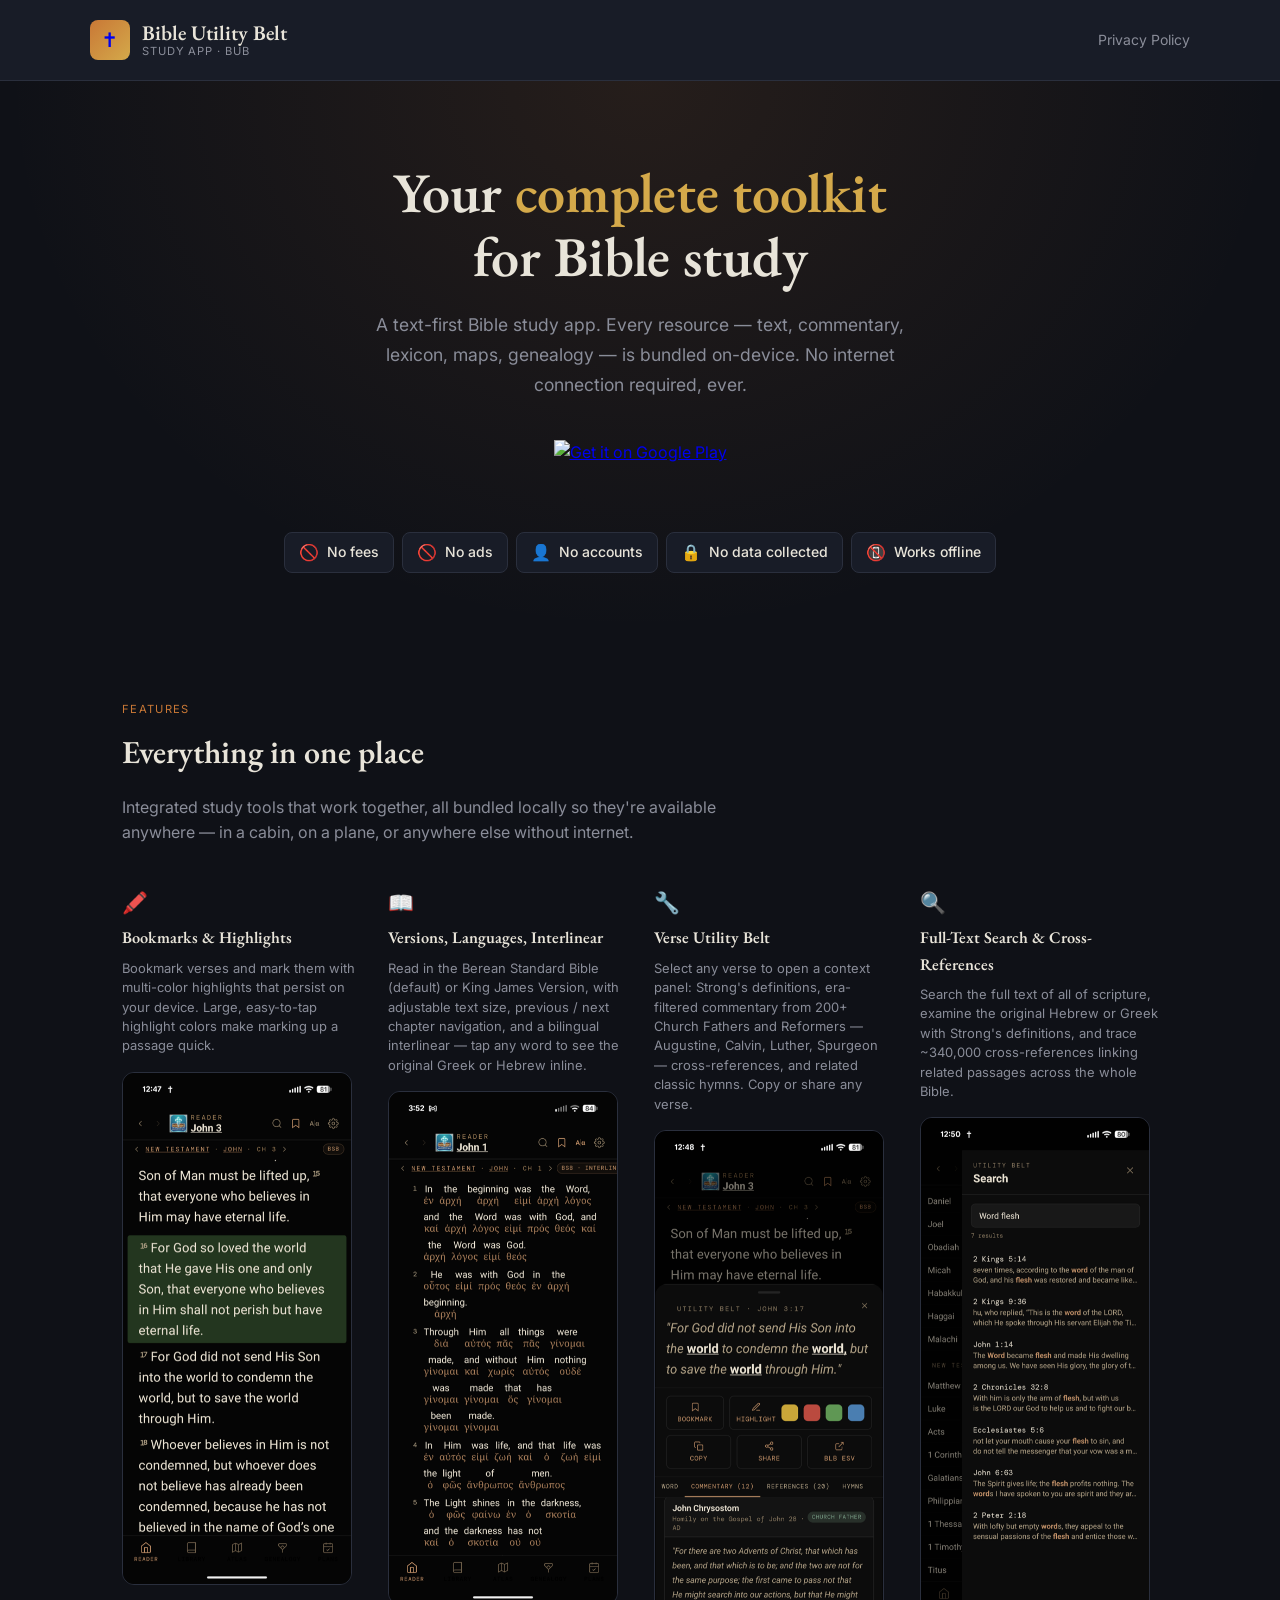
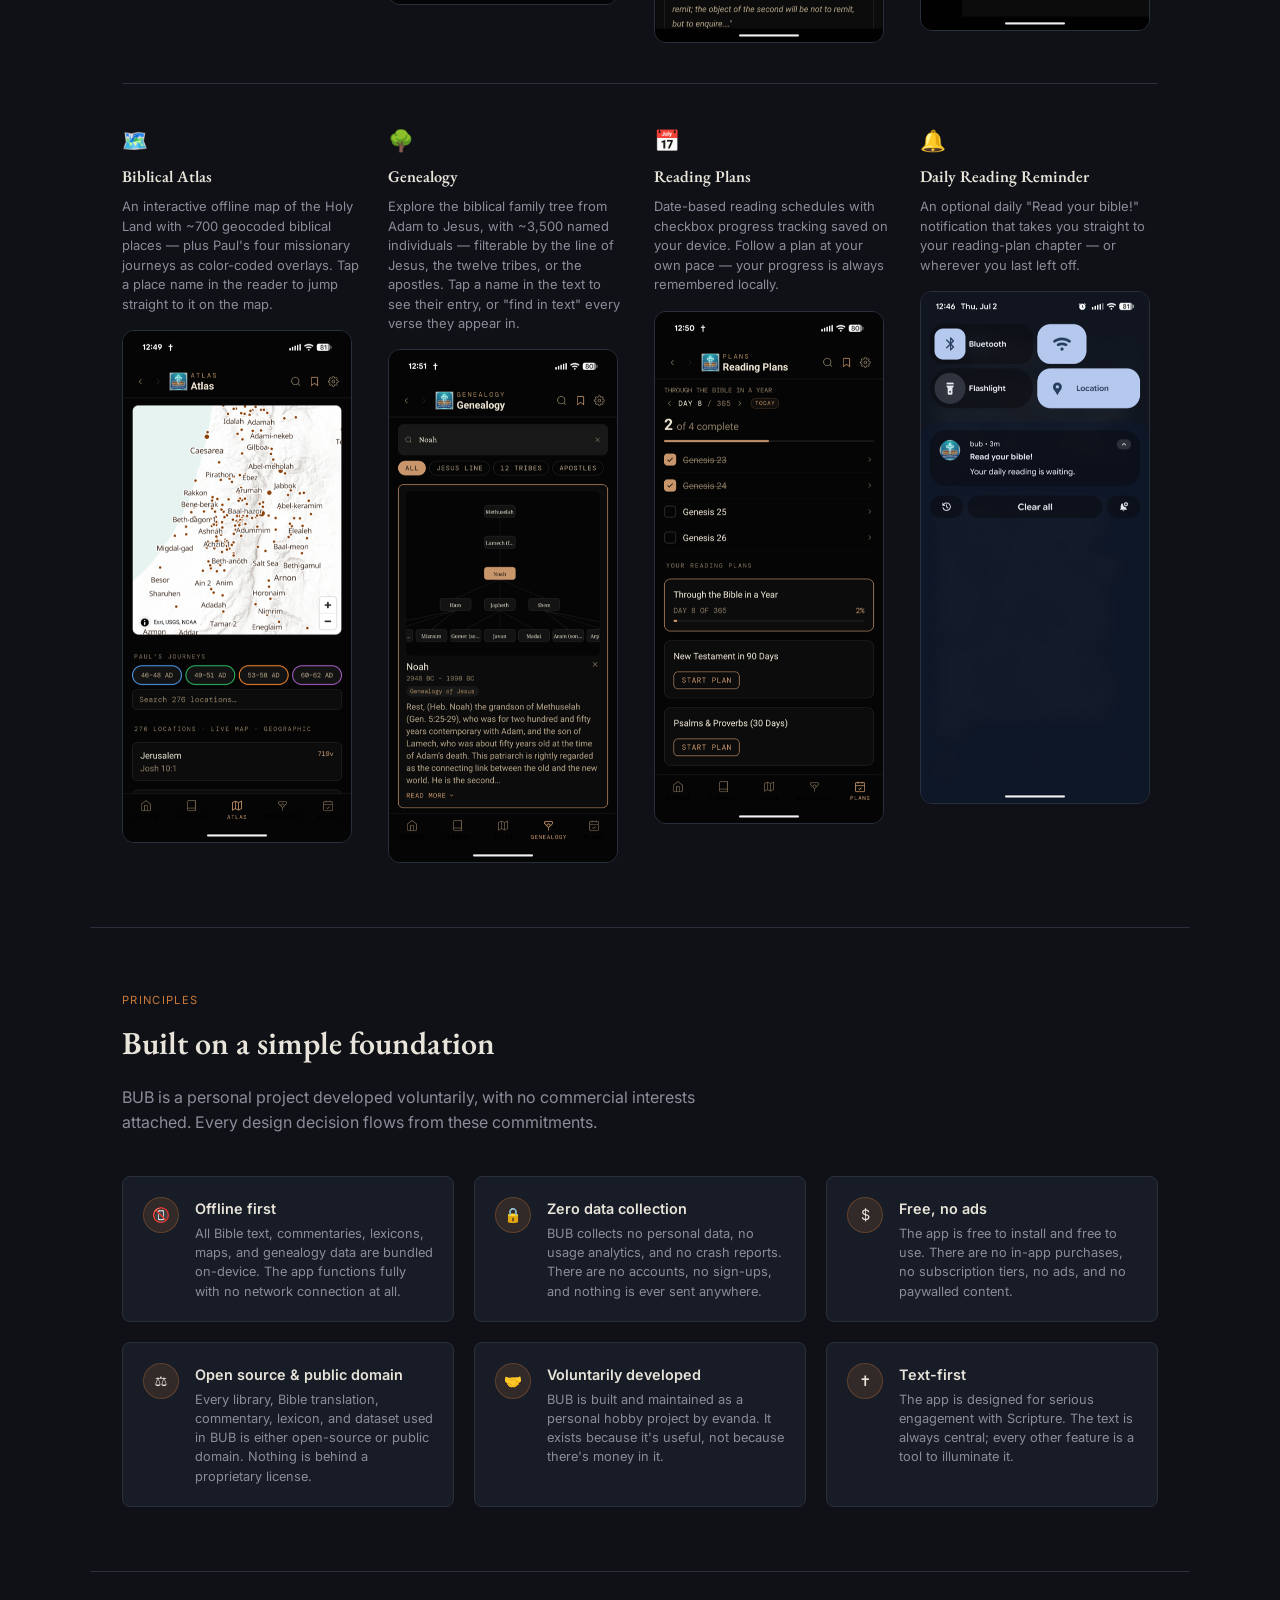
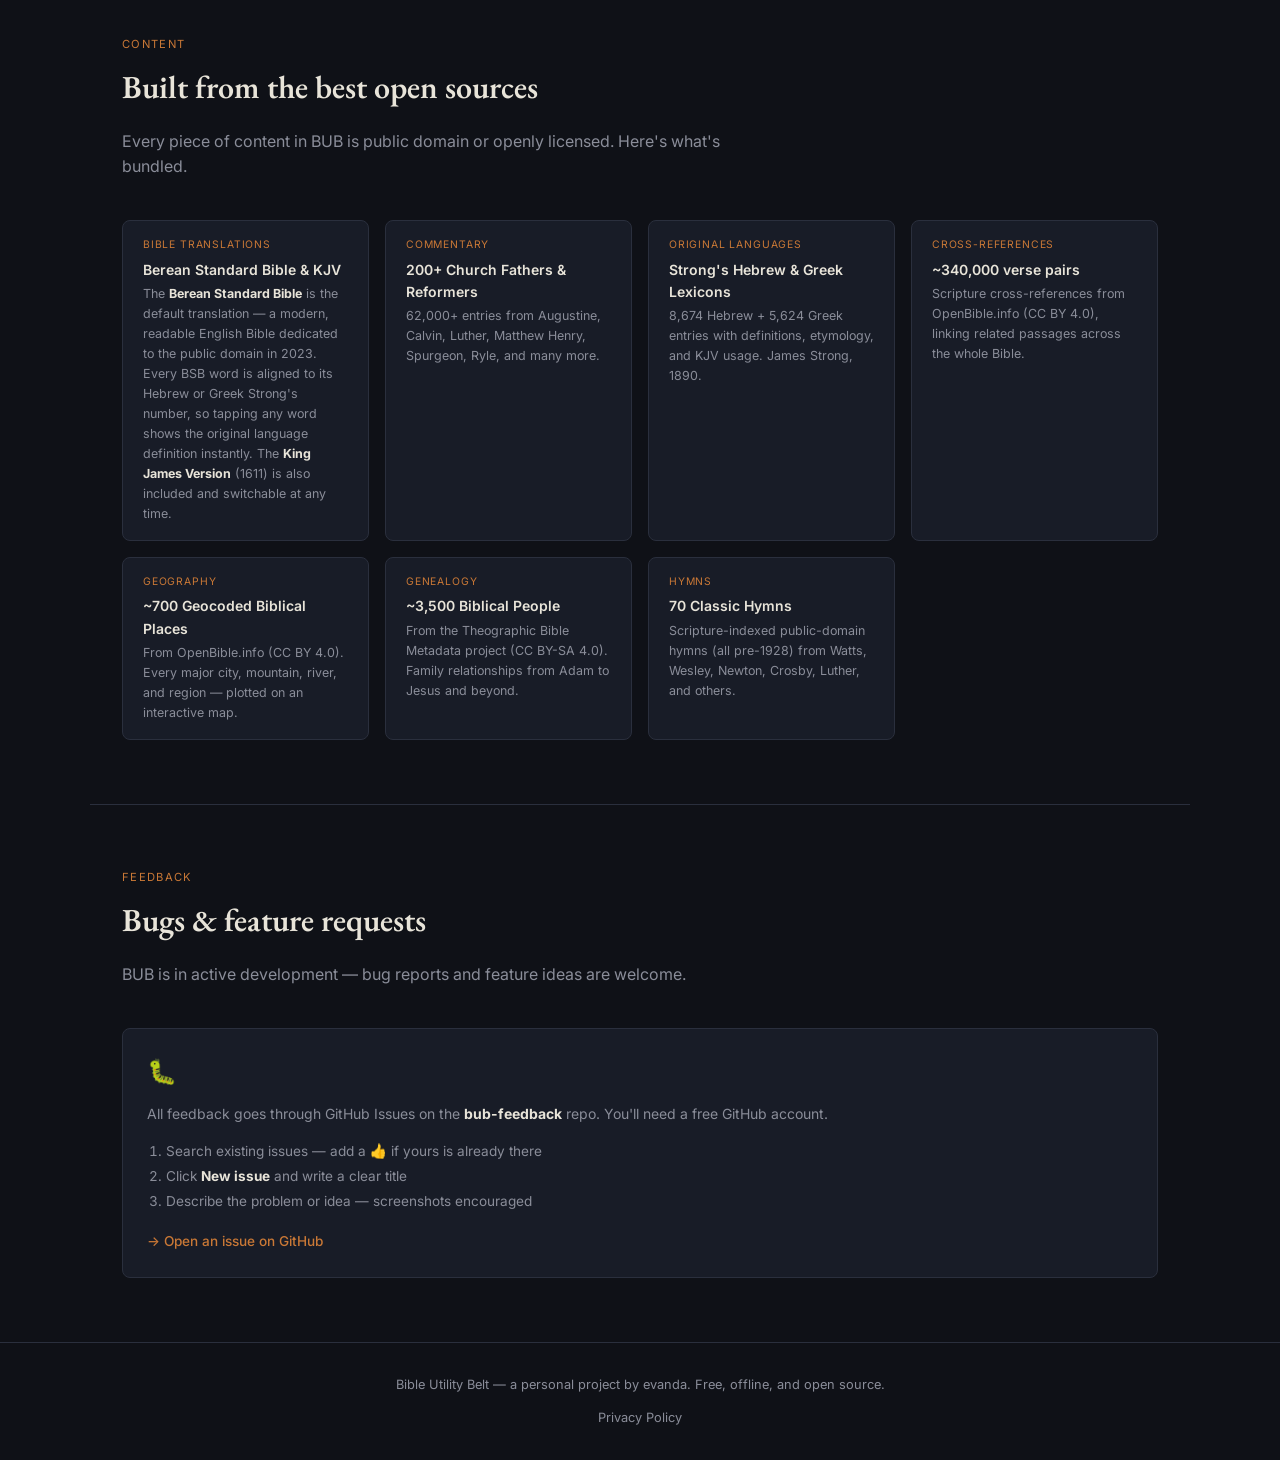
==== bub/index.html @ f06e7c66 "Refresh BUB site: new screenshots, redesigned feature showcase, trimmed copy - Replace all screensho" ====
<!DOCTYPE html>
<html lang="en">
<head>
  <meta charset="UTF-8" />
  <meta name="viewport" content="width=device-width, initial-scale=1.0" />
  <title>Bible Utility Belt</title>
  <link rel="preconnect" href="https://fonts.googleapis.com" />
  <link rel="preconnect" href="https://fonts.gstatic.com" crossorigin />
  <link href="https://fonts.googleapis.com/css2?family=EB+Garamond:ital,wght@0,400;0,600;1,400&family=Inter:wght@400;500;600&display=swap" rel="stylesheet" />
  <style>
    *, *::before, *::after { box-sizing: border-box; margin: 0; padding: 0; }

    :root {
      --bg:       #0f1117;
      --surface:  #181c27;
      --border:   #2a2f3d;
      --ember:    #c97836;
      --gold:     #d4a94a;
      --text:     #e8e4d9;
      --muted:    #8a8d99;
      --radius:   8px;
    }

    html { scroll-behavior: smooth; }

    body {
      background: var(--bg);
      color: var(--text);
      font-family: 'Inter', system-ui, sans-serif;
      font-size: 16px;
      line-height: 1.6;
    }

    /* ── Header ── */
    header {
      background: var(--surface);
      border-bottom: 1px solid var(--border);
      padding: 0 2rem;
    }
    .header-inner {
      max-width: 1100px;
      margin: 0 auto;
      display: flex;
      align-items: center;
      justify-content: space-between;
      gap: 1rem;
      padding: 1.25rem 0;
    }
    .wordmark {
      display: flex;
      align-items: center;
      gap: 0.75rem;
      text-decoration: none;
    }
    .wordmark-icon {
      width: 40px;
      height: 40px;
      background: linear-gradient(135deg, var(--ember), var(--gold));
      border-radius: var(--radius);
      display: flex;
      align-items: center;
      justify-content: center;
      font-size: 1.25rem;
      flex-shrink: 0;
    }
    .wordmark-text {
      line-height: 1.1;
    }
    .wordmark-title {
      font-family: 'EB Garamond', Georgia, serif;
      font-size: 1.3rem;
      font-weight: 600;
      color: var(--text);
    }
    .wordmark-sub {
      font-size: 0.7rem;
      color: var(--muted);
      letter-spacing: 0.08em;
      text-transform: uppercase;
    }
    nav a {
      color: var(--muted);
      text-decoration: none;
      font-size: 0.875rem;
      transition: color 0.15s;
    }
    nav a:hover { color: var(--text); }

    /* ── Hero ── */
    .hero {
      padding: 5rem 2rem 4rem;
      text-align: center;
      background: radial-gradient(ellipse at 50% 0%, rgba(201,120,54,0.12) 0%, transparent 70%);
    }
    .hero h1 {
      font-family: 'EB Garamond', Georgia, serif;
      font-size: clamp(2.4rem, 6vw, 3.5rem);
      font-weight: 600;
      line-height: 1.15;
      margin-bottom: 1.25rem;
      color: var(--text);
    }
    .hero h1 span { color: var(--gold); }
    .hero p {
      max-width: 560px;
      margin: 0 auto 2.5rem;
      color: var(--muted);
      font-size: 1.1rem;
      line-height: 1.7;
    }
    .store-btn {
      display: inline-block;
      margin-bottom: 2rem;
      transition: opacity 0.15s;
    }
    .store-btn:hover { opacity: 0.85; }
    .store-btn img { display: block; height: 60px; width: auto; }
    .pill-row {
      display: flex;
      flex-wrap: wrap;
      gap: 0.5rem;
      justify-content: center;
      max-width: 780px;
      margin: 0 auto;
    }
    .pill {
      background: var(--surface);
      border: 1px solid var(--border);
      border-radius: var(--radius);
      padding: 0.55rem 0.9rem;
      font-size: 0.875rem;
      font-weight: 500;
      color: var(--text);
      display: flex;
      align-items: center;
      gap: 0.45rem;
      white-space: nowrap;
    }
    .pill-icon {
      font-size: 1rem;
      line-height: 1;
    }

    /* ── Section ── */
    section {
      padding: 4rem 2rem;
      max-width: 1100px;
      margin: 0 auto;
    }
    section + section {
      border-top: 1px solid var(--border);
    }
    .section-label {
      font-size: 0.7rem;
      letter-spacing: 0.12em;
      text-transform: uppercase;
      color: var(--ember);
      margin-bottom: 0.5rem;
    }
    h2 {
      font-family: 'EB Garamond', Georgia, serif;
      font-size: clamp(1.5rem, 4vw, 2rem);
      font-weight: 600;
      color: var(--text);
      margin-bottom: 1rem;
    }
    .section-intro {
      color: var(--muted);
      max-width: 620px;
      margin-bottom: 2.5rem;
    }

    /* ── Feature showcase (4-up: copy on top, screenshot below) ── */
    .feature-showcase {
      display: flex;
      flex-direction: column;
    }
    .feature-row-pair {
      display: grid;
      grid-template-columns: repeat(4, 1fr);
      gap: 1.75rem;
      padding: 2.5rem 0;
    }
    .feature-row-pair + .feature-row-pair {
      border-top: 1px solid var(--border);
    }
    .feature-showcase > .feature-row-pair:first-child {
      padding-top: 0;
    }
    .feature-showcase > .feature-row-pair:last-child {
      padding-bottom: 0;
    }
    .feature-cell {
      display: flex;
      flex-direction: column;
      gap: 1rem;
    }
    .feature-cell .feature-icon {
      font-size: 1.3rem;
      margin-bottom: 0.4rem;
      display: block;
    }
    .feature-cell .feature-text h3 {
      font-family: 'EB Garamond', Georgia, serif;
      font-size: 1.02rem;
      font-weight: 600;
      color: var(--text);
      margin-bottom: 0.45rem;
    }
    .feature-cell .feature-text p {
      font-size: 0.81rem;
      color: var(--muted);
      line-height: 1.5;
    }
    .feature-cell .feature-shot {
      width: 100%;
      max-width: 230px;
    }
    .feature-cell .feature-shot img {
      display: block;
      width: 100%;
      border-radius: 12px;
      border: 1px solid var(--border);
      cursor: zoom-in;
      transition: border-color 0.2s, transform 0.2s;
    }
    .feature-cell .feature-shot img:hover {
      border-color: rgba(201,120,54,0.4);
      transform: translateY(-3px);
    }
    @media (max-width: 860px) {
      .feature-row-pair {
        grid-template-columns: 1fr 1fr;
      }
    }
    @media (max-width: 480px) {
      .feature-row-pair {
        grid-template-columns: 1fr;
        gap: 2rem;
      }
    }

    /* ── Lightbox ── */
    #lightbox {
      display: none;
      position: fixed;
      inset: 0;
      background: rgba(0,0,0,0.88);
      z-index: 1000;
      align-items: center;
      justify-content: center;
      cursor: zoom-out;
    }
    #lightbox.open { display: flex; }
    #lightbox img {
      max-width: 92vw;
      max-height: 92vh;
      object-fit: contain;
      border-radius: var(--radius);
      box-shadow: 0 8px 48px rgba(0,0,0,0.6);
    }

    /* ── Principles ── */
    .principles-list {
      display: grid;
      grid-template-columns: repeat(auto-fill, minmax(260px, 1fr));
      gap: 1.25rem;
    }
    .principle {
      display: flex;
      align-items: flex-start;
      gap: 1rem;
      padding: 1.25rem;
      background: var(--surface);
      border: 1px solid var(--border);
      border-radius: var(--radius);
    }
    .principle-icon {
      width: 36px; height: 36px;
      border-radius: 50%;
      background: rgba(201,120,54,0.15);
      border: 1px solid rgba(201,120,54,0.3);
      display: flex;
      align-items: center;
      justify-content: center;
      font-size: 0.9rem;
      flex-shrink: 0;
    }
    .principle h3 {
      font-size: 0.9rem;
      font-weight: 600;
      color: var(--text);
      margin-bottom: 0.25rem;
    }
    .principle p {
      font-size: 0.8rem;
      color: var(--muted);
      line-height: 1.5;
    }

    /* ── Data sources ── */
    .sources-grid {
      display: grid;
      grid-template-columns: repeat(auto-fill, minmax(220px, 1fr));
      gap: 1rem;
    }
    .source-card {
      background: var(--surface);
      border: 1px solid var(--border);
      border-radius: var(--radius);
      padding: 1rem 1.25rem;
    }
    .source-card .tag {
      font-size: 0.65rem;
      letter-spacing: 0.08em;
      text-transform: uppercase;
      color: var(--ember);
      margin-bottom: 0.3rem;
    }
    .source-card h4 {
      font-size: 0.875rem;
      font-weight: 600;
      color: var(--text);
      margin-bottom: 0.2rem;
    }
    .source-card p {
      font-size: 0.78rem;
      color: var(--muted);
    }

    /* ── Community ── */
    .community-card {
      background: var(--surface);
      border: 1px solid var(--border);
      border-radius: var(--radius);
      padding: 1.5rem;
    }
    .community-card .card-icon {
      font-size: 1.5rem;
      margin-bottom: 0.75rem;
      display: block;
    }
    .community-card p {
      font-size: 0.875rem;
      color: var(--muted);
      line-height: 1.55;
      margin-bottom: 1rem;
    }
    .community-card ol {
      padding-left: 1.2rem;
      margin-bottom: 1rem;
    }
    .community-card ol li {
      font-size: 0.85rem;
      color: var(--muted);
      margin-bottom: 0.3rem;
      line-height: 1.5;
    }
    .card-link {
      display: inline-flex;
      align-items: center;
      gap: 0.4rem;
      color: var(--ember);
      text-decoration: none;
      font-size: 0.85rem;
      font-weight: 500;
      transition: color 0.15s;
    }
    .card-link:hover { color: var(--gold); }
    .card-link + .card-link { margin-top: 0.5rem; display: flex; }

    /* ── Footer ── */
    footer {
      border-top: 1px solid var(--border);
      padding: 2rem;
      text-align: center;
    }
    .footer-inner {
      max-width: 1100px;
      margin: 0 auto;
      display: flex;
      flex-direction: column;
      align-items: center;
      gap: 0.75rem;
    }
    footer p {
      font-size: 0.8rem;
      color: var(--muted);
    }
    footer a {
      color: var(--muted);
      text-decoration: none;
      transition: color 0.15s;
    }
    footer a:hover { color: var(--text); }

    @media (max-width: 500px) {
      .hero { padding: 3rem 1.25rem 2.5rem; }
      section { padding: 2.5rem 1.25rem; }
    }
  </style>
</head>
<body>

<header>
  <div class="header-inner">
    <a class="wordmark" href="index.html">
      <div class="wordmark-icon">✝</div>
      <div class="wordmark-text">
        <div class="wordmark-title">Bible Utility Belt</div>
        <div class="wordmark-sub">Study app · BUB</div>
      </div>
    </a>
    <nav>
      <a href="privacy.html">Privacy Policy</a>
    </nav>
  </div>
</header>

<div class="hero">
  <h1>Your <span>complete toolkit</span><br />for Bible study</h1>
  <p>
    A text-first Bible study app. Every resource — text, commentary, lexicon,
    maps, genealogy — is bundled on-device. No internet connection required, ever.
  </p>
  <a class="store-btn" href="https://play.google.com/store/apps/details?id=org.remingtons.evanda.bub" target="_blank" rel="noopener">
    <img src="https://play.google.com/intl/en_us/badges/static/images/badges/en_badge_web_generic.png" alt="Get it on Google Play" />
  </a>
  <div class="pill-row">
    <span class="pill"><span class="pill-icon">🚫</span>No fees</span>
    <span class="pill"><span class="pill-icon">🚫</span>No ads</span>
    <span class="pill"><span class="pill-icon">👤</span>No accounts</span>
    <span class="pill"><span class="pill-icon">🔒</span>No data collected</span>
    <span class="pill"><span class="pill-icon">📵</span>Works offline</span>
  </div>
</div>

<section id="features">
  <div class="section-label">Features</div>
  <h2>Everything in one place</h2>
  <p class="section-intro">
    Integrated study tools that work together, all bundled locally so they're
    available anywhere — in a cabin, on a plane, or anywhere else without internet.
  </p>

  <div class="feature-showcase">
    <div class="feature-row-pair">
      <div class="feature-cell">
        <div class="feature-text">
          <span class="feature-icon">🖍️</span>
          <h3>Bookmarks &amp; Highlights</h3>
          <p>
            Bookmark verses and mark them with multi-color highlights that persist on
            your device. Large, easy-to-tap highlight colors make marking up a passage quick.
          </p>
        </div>
        <figure class="screenshot feature-shot" data-full="images/reader.png">
          <img src="images/thumbs/reader.png" alt="Bible reader with a highlighted verse" loading="lazy" />
        </figure>
      </div>
      <div class="feature-cell">
        <div class="feature-text">
          <span class="feature-icon">📖</span>
          <h3>Versions, Languages, Interlinear</h3>
          <p>
            Read in the Berean Standard Bible (default) or King James Version, with
            adjustable text size, previous / next chapter navigation, and a bilingual
            interlinear — tap any word to see the original Greek or Hebrew inline.
          </p>
        </div>
        <figure class="screenshot feature-shot" data-full="images/interlinear.png">
          <img src="images/thumbs/interlinear.png" alt="Interlinear Greek text below each word in John 1" loading="lazy" />
        </figure>
      </div>
      <div class="feature-cell">
        <div class="feature-text">
          <span class="feature-icon">🔧</span>
          <h3>Verse Utility Belt</h3>
          <p>
            Select any verse to open a context panel: Strong's definitions, era-filtered
            commentary from 200+ Church Fathers and Reformers — Augustine, Calvin, Luther,
            Spurgeon — cross-references, and related classic hymns. Copy or share any verse.
          </p>
        </div>
        <figure class="screenshot feature-shot" data-full="images/commentary.png">
          <img src="images/thumbs/commentary.png" alt="Era-filtered commentary from John Chrysostom in the verse utility belt" loading="lazy" />
        </figure>
      </div>
      <div class="feature-cell">
        <div class="feature-text">
          <span class="feature-icon">🔍</span>
          <h3>Full-Text Search &amp; Cross-References</h3>
          <p>
            Search the full text of all of scripture, examine the original Hebrew or
            Greek with Strong's definitions, and trace ~340,000 cross-references
            linking related passages across the whole Bible.
          </p>
        </div>
        <figure class="screenshot feature-shot" data-full="images/search.png">
          <img src="images/thumbs/search.png" alt="Full-text search results across scripture" loading="lazy" />
        </figure>
      </div>
    </div>
    <div class="feature-row-pair">
      <div class="feature-cell">
        <div class="feature-text">
          <span class="feature-icon">🗺️</span>
          <h3>Biblical Atlas</h3>
          <p>
            An interactive offline map of the Holy Land with ~700 geocoded biblical
            places — plus Paul's four missionary journeys as color-coded overlays. Tap a
            place name in the reader to jump straight to it on the map.
          </p>
        </div>
        <figure class="screenshot feature-shot" data-full="images/atlas.png">
          <img src="images/thumbs/atlas.png" alt="Interactive Holy-Land atlas with biblical places" loading="lazy" />
        </figure>
      </div>
      <div class="feature-cell">
        <div class="feature-text">
          <span class="feature-icon">🌳</span>
          <h3>Genealogy</h3>
          <p>
            Explore the biblical family tree from Adam to Jesus, with ~3,500 named
            individuals — filterable by the line of Jesus, the twelve tribes, or the
            apostles. Tap a name in the text to see their entry, or "find in text" every
            verse they appear in.
          </p>
        </div>
        <figure class="screenshot feature-shot" data-full="images/genealogy.png">
          <img src="images/thumbs/genealogy.png" alt="Biblical family tree centered on Noah" loading="lazy" />
        </figure>
      </div>
      <div class="feature-cell">
        <div class="feature-text">
          <span class="feature-icon">📅</span>
          <h3>Reading Plans</h3>
          <p>
            Date-based reading schedules with checkbox progress tracking saved on your
            device. Follow a plan at your own pace — your progress is always remembered locally.
          </p>
        </div>
        <figure class="screenshot feature-shot" data-full="images/plans.png">
          <img src="images/thumbs/plans.png" alt="Reading plan with checkbox progress tracking" loading="lazy" />
        </figure>
      </div>
      <div class="feature-cell">
        <div class="feature-text">
          <span class="feature-icon">🔔</span>
          <h3>Daily Reading Reminder</h3>
          <p>
            An optional daily "Read your bible!" notification that takes you straight to
            your reading-plan chapter — or wherever you last left off.
          </p>
        </div>
        <figure class="screenshot feature-shot" data-full="images/reminder.png">
          <img src="images/thumbs/reminder.png" alt="Daily 'Read your bible!' reminder notification" loading="lazy" />
        </figure>
      </div>
    </div>
  </div>
</section>

<section id="principles">
  <div class="section-label">Principles</div>
  <h2>Built on a simple foundation</h2>
  <p class="section-intro">
    BUB is a personal project developed voluntarily, with no commercial interests attached.
    Every design decision flows from these commitments.
  </p>

  <div class="principles-list">
    <div class="principle">
      <div class="principle-icon">📵</div>
      <div>
        <h3>Offline first</h3>
        <p>
          All Bible text, commentaries, lexicons, maps, and genealogy data are bundled
          on-device. The app functions fully with no network connection at all.
        </p>
      </div>
    </div>
    <div class="principle">
      <div class="principle-icon">🔒</div>
      <div>
        <h3>Zero data collection</h3>
        <p>
          BUB collects no personal data, no usage analytics, and no crash reports.
          There are no accounts, no sign-ups, and nothing is ever sent anywhere.
        </p>
      </div>
    </div>
    <div class="principle">
      <div class="principle-icon">$</div>
      <div>
        <h3>Free, no ads</h3>
        <p>
          The app is free to install and free to use. There are no in-app purchases,
          no subscription tiers, no ads, and no paywalled content.
        </p>
      </div>
    </div>
    <div class="principle">
      <div class="principle-icon">⚖️</div>
      <div>
        <h3>Open source &amp; public domain</h3>
        <p>
          Every library, Bible translation, commentary, lexicon, and dataset used in
          BUB is either open-source or public domain. Nothing is behind a proprietary license.
        </p>
      </div>
    </div>
    <div class="principle">
      <div class="principle-icon">🤝</div>
      <div>
        <h3>Voluntarily developed</h3>
        <p>
          BUB is built and maintained as a personal hobby project by evanda. It exists
          because it's useful, not because there's money in it.
        </p>
      </div>
    </div>
    <div class="principle">
      <div class="principle-icon">✝</div>
      <div>
        <h3>Text-first</h3>
        <p>
          The app is designed for serious engagement with Scripture. The text is always
          central; every other feature is a tool to illuminate it.
        </p>
      </div>
    </div>
  </div>
</section>

<section id="sources">
  <div class="section-label">Content</div>
  <h2>Built from the best open sources</h2>
  <p class="section-intro">
    Every piece of content in BUB is public domain or openly licensed. Here's what's bundled.
  </p>

  <div class="sources-grid">
    <div class="source-card">
      <div class="tag">Bible Translations</div>
      <h4>Berean Standard Bible &amp; KJV</h4>
      <p>The <strong style="color:var(--text)">Berean Standard Bible</strong> is the default translation — a modern, readable English Bible dedicated to the public domain in 2023. Every BSB word is aligned to its Hebrew or Greek Strong's number, so tapping any word shows the original language definition instantly. The <strong style="color:var(--text)">King James Version</strong> (1611) is also included and switchable at any time.</p>
    </div>
    <div class="source-card">
      <div class="tag">Commentary</div>
      <h4>200+ Church Fathers &amp; Reformers</h4>
      <p>62,000+ entries from Augustine, Calvin, Luther, Matthew Henry, Spurgeon, Ryle, and many more.</p>
    </div>
    <div class="source-card">
      <div class="tag">Original Languages</div>
      <h4>Strong's Hebrew &amp; Greek Lexicons</h4>
      <p>8,674 Hebrew + 5,624 Greek entries with definitions, etymology, and KJV usage. James Strong, 1890.</p>
    </div>
    <div class="source-card">
      <div class="tag">Cross-References</div>
      <h4>~340,000 verse pairs</h4>
      <p>Scripture cross-references from OpenBible.info (CC BY 4.0), linking related passages across the whole Bible.</p>
    </div>
    <div class="source-card">
      <div class="tag">Geography</div>
      <h4>~700 Geocoded Biblical Places</h4>
      <p>From OpenBible.info (CC BY 4.0). Every major city, mountain, river, and region — plotted on an interactive map.</p>
    </div>
    <div class="source-card">
      <div class="tag">Genealogy</div>
      <h4>~3,500 Biblical People</h4>
      <p>From the Theographic Bible Metadata project (CC BY-SA 4.0). Family relationships from Adam to Jesus and beyond.</p>
    </div>
    <div class="source-card">
      <div class="tag">Hymns</div>
      <h4>70 Classic Hymns</h4>
      <p>Scripture-indexed public-domain hymns (all pre-1928) from Watts, Wesley, Newton, Crosby, Luther, and others.</p>
    </div>
  </div>
</section>

<section id="community">
  <div class="section-label">Feedback</div>
  <h2>Bugs &amp; feature requests</h2>
  <p class="section-intro">
    BUB is in active development — bug reports and feature ideas are welcome.
  </p>

  <div class="community-card">
    <span class="card-icon">🐛</span>
    <p>All feedback goes through GitHub Issues on the <strong style="color:var(--text)">bub-feedback</strong> repo. You'll need a free GitHub account.</p>
    <ol>
      <li>Search existing issues — add a 👍 if yours is already there</li>
      <li>Click <strong style="color:var(--text)">New issue</strong> and write a clear title</li>
      <li>Describe the problem or idea — screenshots encouraged</li>
    </ol>
    <a class="card-link" href="https://github.com/evanda/bub-feedback/issues" target="_blank" rel="noopener">→ Open an issue on GitHub</a>
  </div>
</section>

<footer>
  <div class="footer-inner">
    <p>
      Bible Utility Belt &mdash; a personal project by
      <a href="mailto:evanda@gmail.com">evanda</a>.
      Free, offline, and open source.
    </p>
    <p>
      <a href="privacy.html">Privacy Policy</a>
    </p>
  </div>
</footer>

<div id="lightbox">
  <img id="lightbox-img" src="" alt="" />
</div>

<script>
  const lb = document.getElementById('lightbox');
  const lbImg = document.getElementById('lightbox-img');

  document.querySelectorAll('.screenshot[data-full]').forEach(fig => {
    fig.addEventListener('click', () => {
      const img = fig.querySelector('img');
      lbImg.src = fig.dataset.full;
      lbImg.alt = img ? img.alt : '';
      lb.classList.add('open');
    });
  });

  lb.addEventListener('click', () => {
    lb.classList.remove('open');
    lbImg.src = '';
  });

  document.addEventListener('keydown', e => {
    if (e.key === 'Escape') { lb.classList.remove('open'); lbImg.src = ''; }
  });
</script>
</body>
</html>
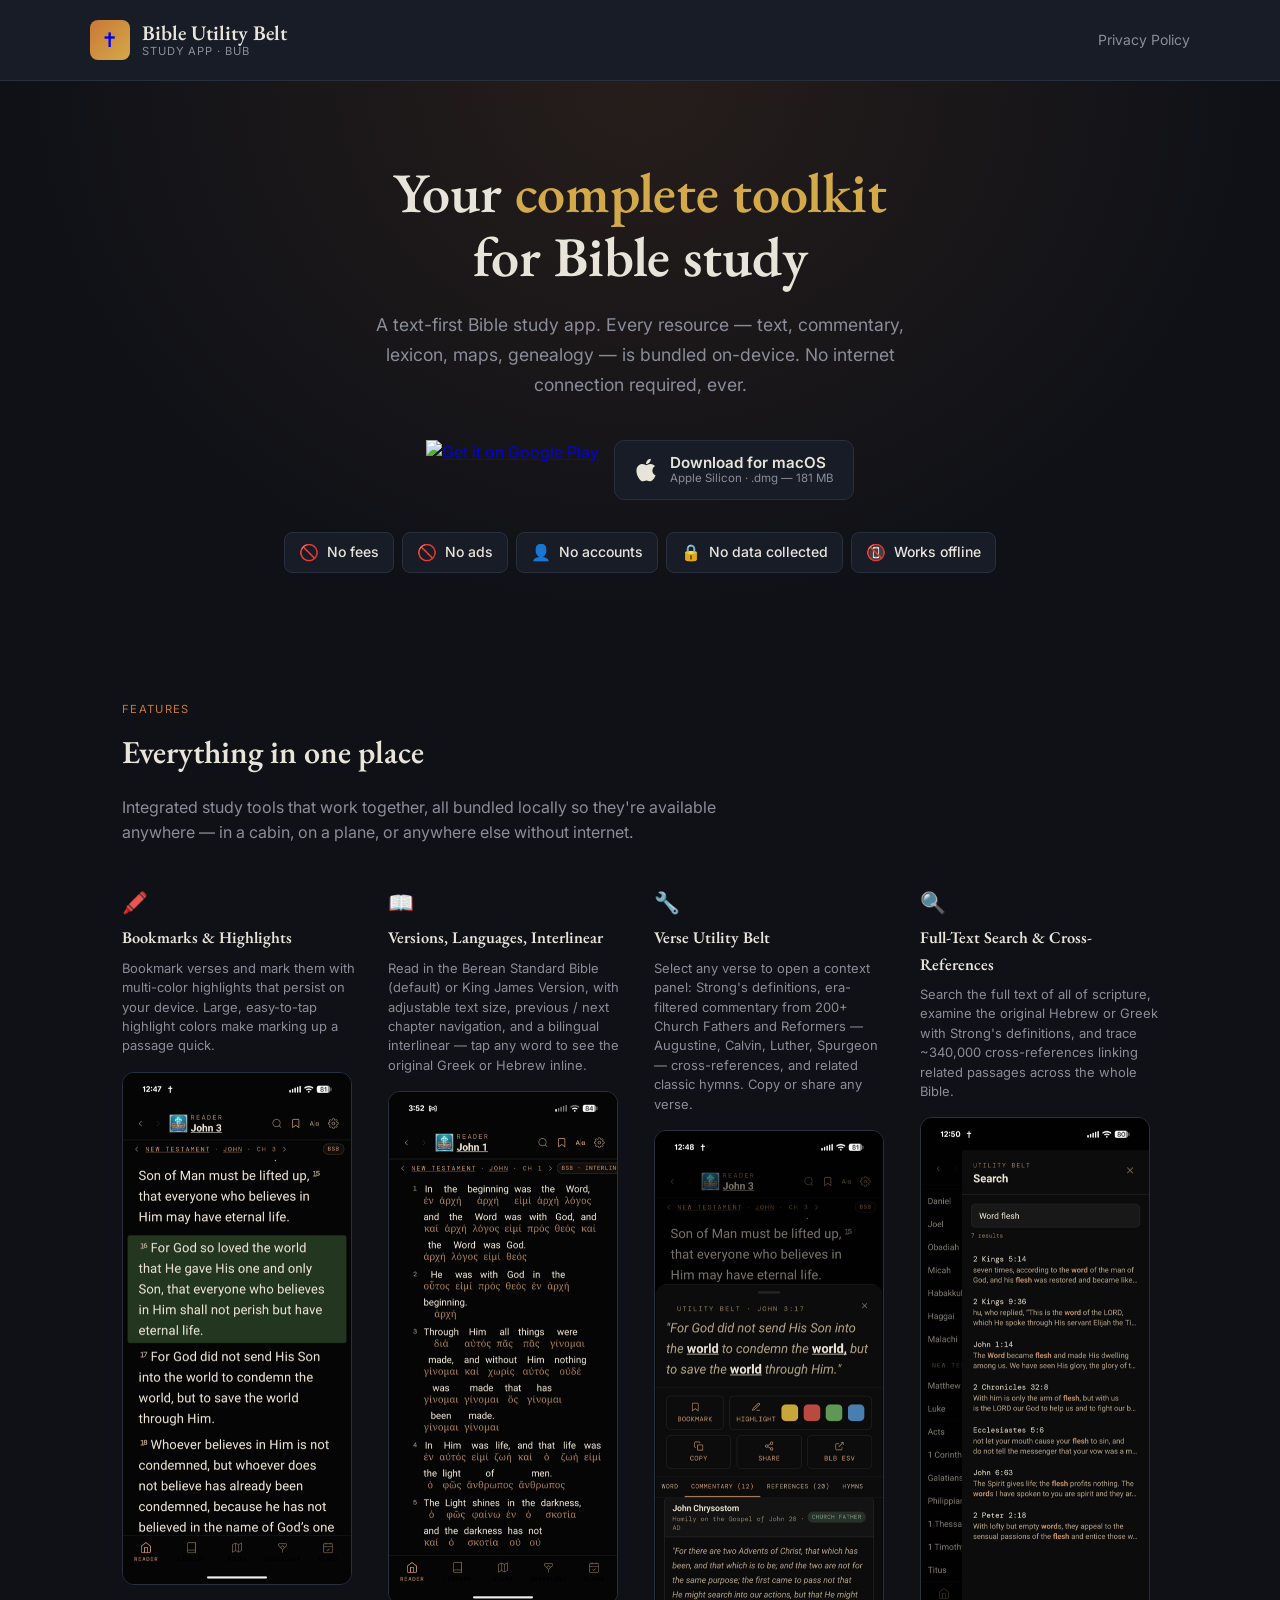
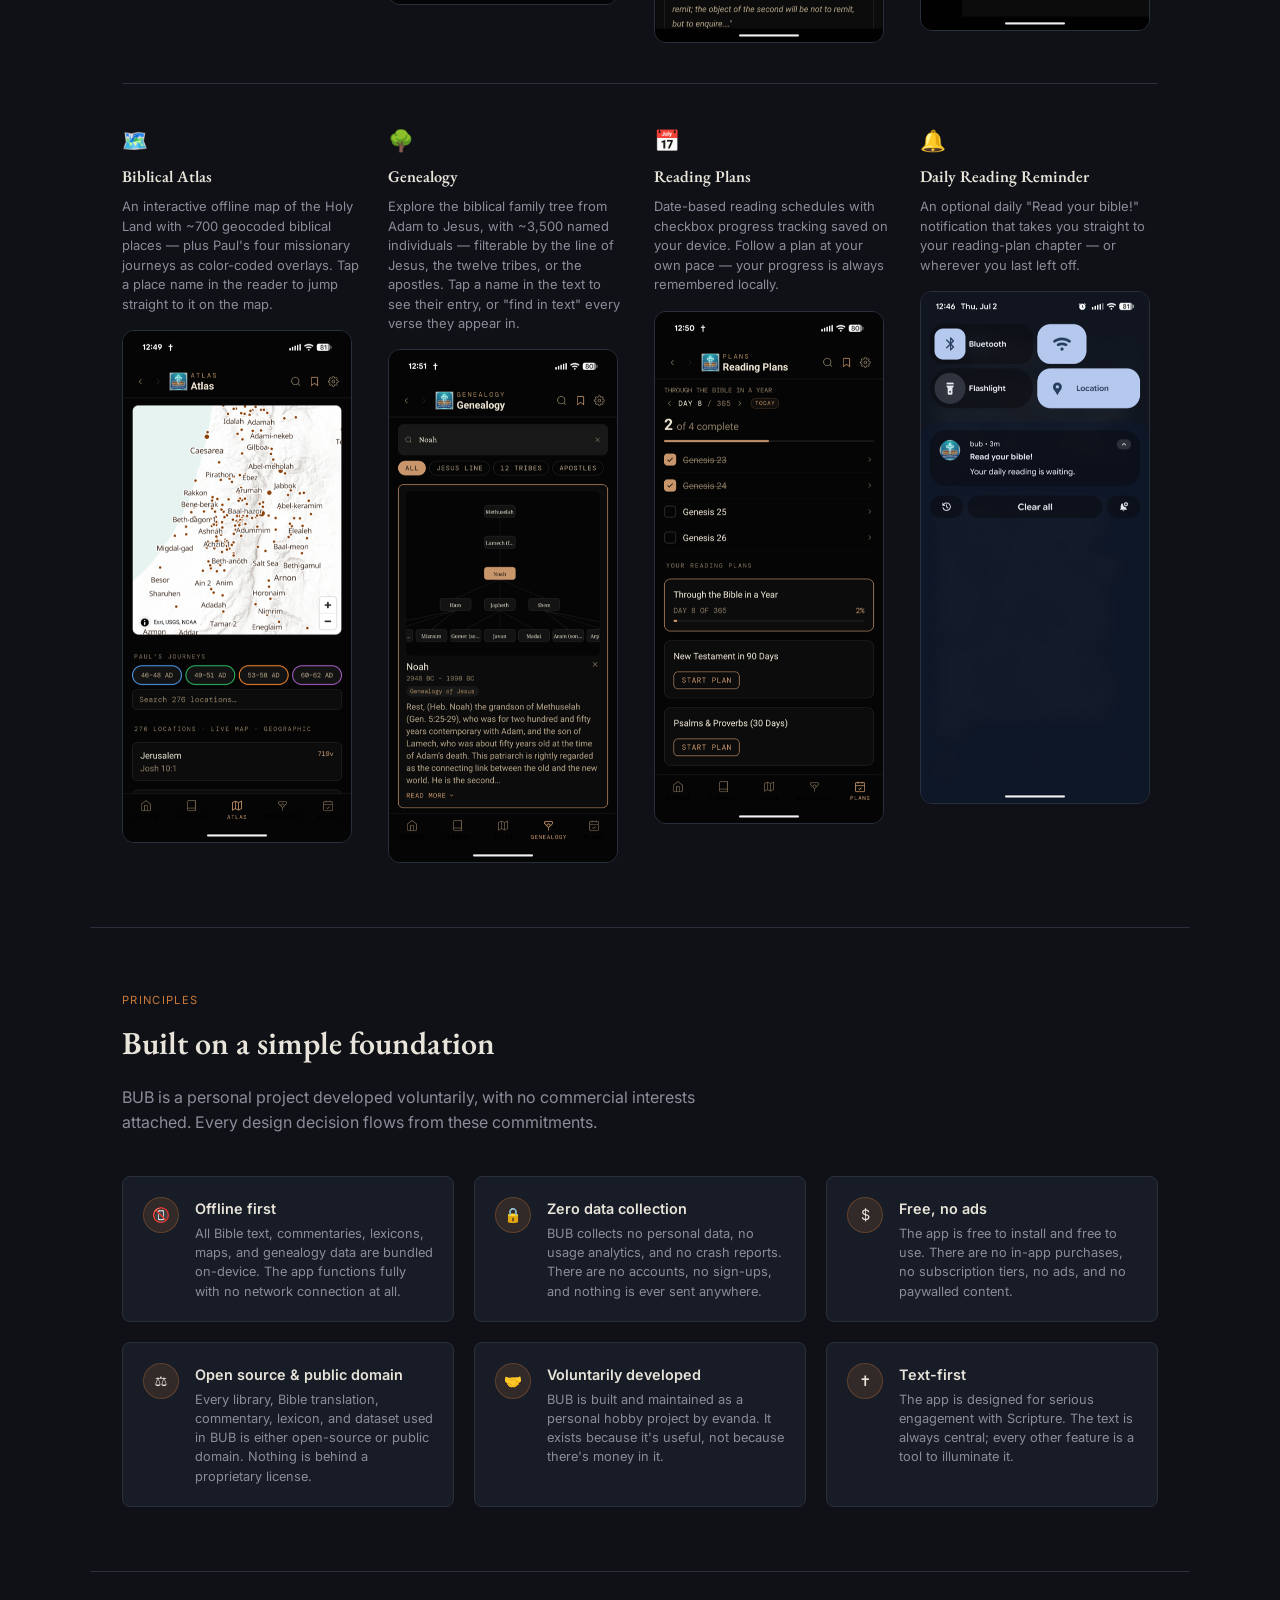
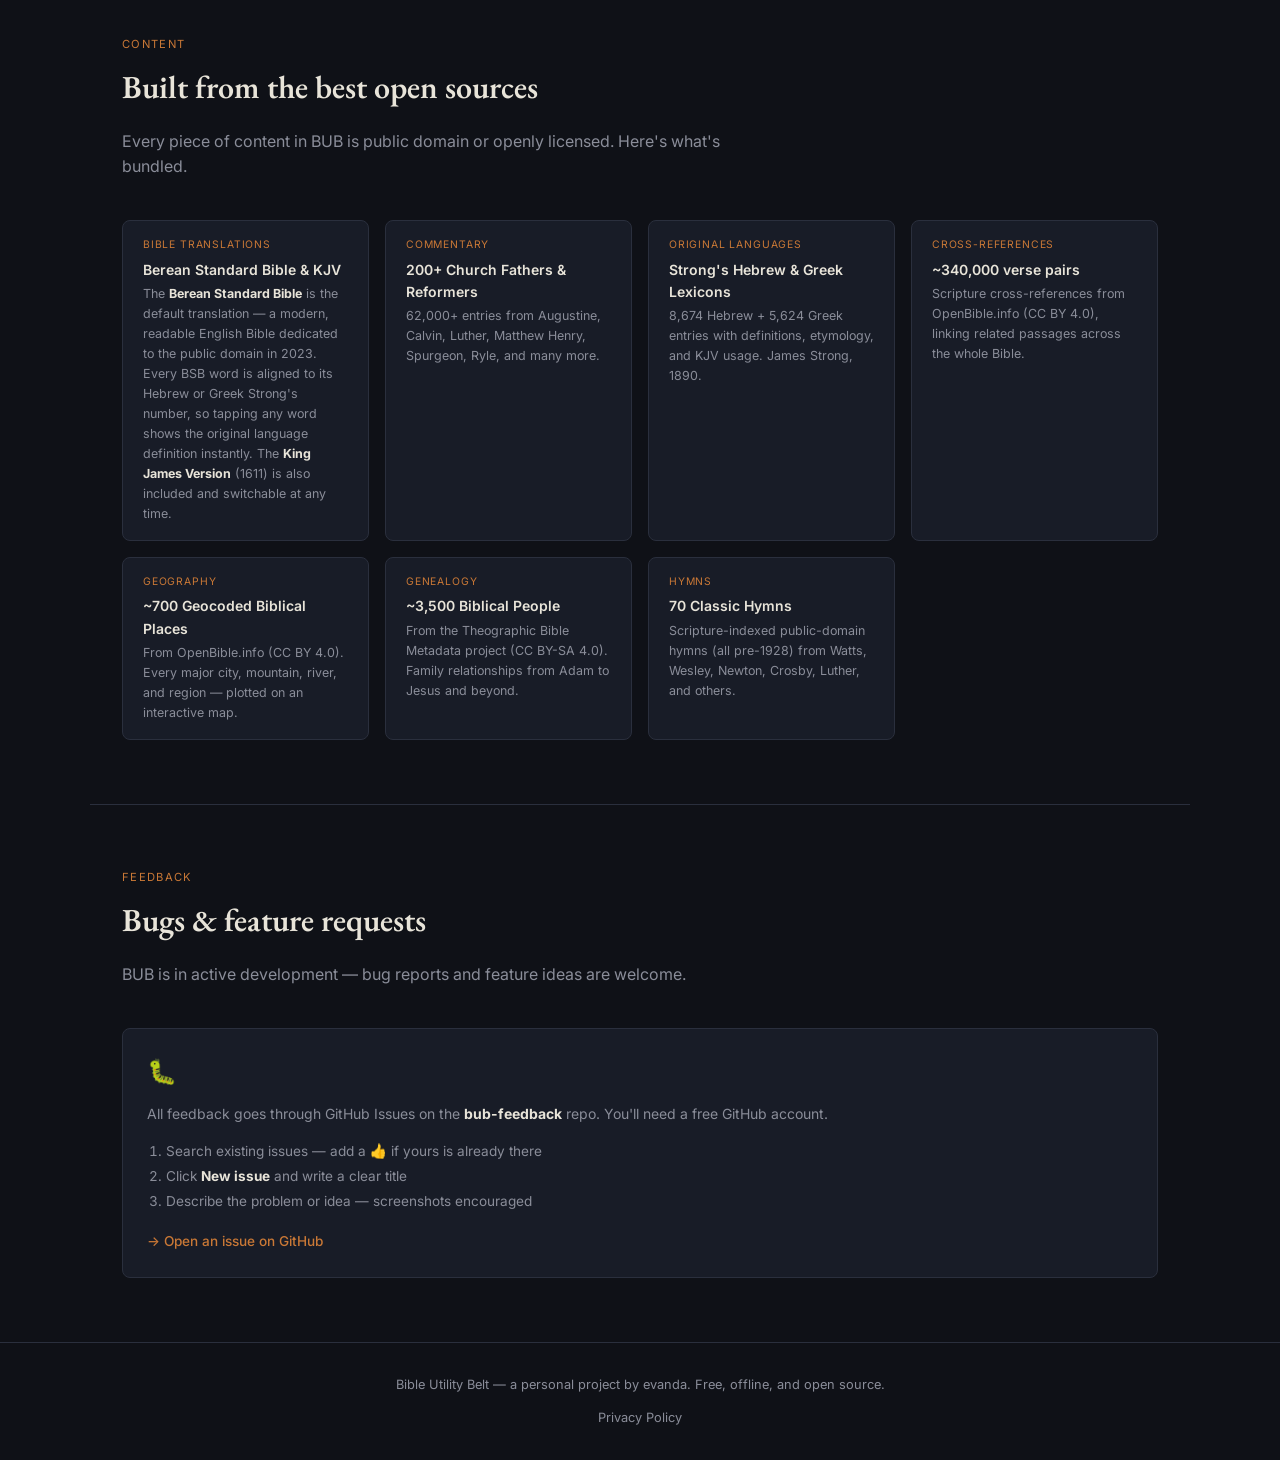
==== commit 7ca63c27: "Add macOS .dmg download button to BUB landing page Links the hero Google Play badge with a matching " ====
--- a/bub/index.html
+++ b/bub/index.html
@@ -108,13 +108,58 @@
       font-size: 1.1rem;
       line-height: 1.7;
     }
+    .store-row {
+      display: flex;
+      flex-wrap: wrap;
+      gap: 0.9rem;
+      justify-content: center;
+      align-items: center;
+      margin-bottom: 2rem;
+    }
     .store-btn {
       display: inline-block;
-      margin-bottom: 2rem;
       transition: opacity 0.15s;
     }
     .store-btn:hover { opacity: 0.85; }
     .store-btn img { display: block; height: 60px; width: auto; }
+    .mac-btn {
+      height: 60px;
+      display: inline-flex;
+      align-items: center;
+      gap: 0.7rem;
+      padding: 0 1.15rem;
+      background: var(--surface);
+      border: 1px solid var(--border);
+      border-radius: 10px;
+      text-decoration: none;
+      transition: border-color 0.15s, transform 0.15s;
+    }
+    .mac-btn:hover {
+      opacity: 1;
+      border-color: rgba(201,120,54,0.5);
+      transform: translateY(-2px);
+    }
+    .mac-btn-logo {
+      width: 26px;
+      height: 26px;
+      fill: var(--text);
+      flex-shrink: 0;
+    }
+    .mac-btn-text {
+      display: flex;
+      flex-direction: column;
+      line-height: 1.15;
+      text-align: left;
+    }
+    .mac-btn-line1 {
+      font-size: 0.95rem;
+      font-weight: 600;
+      color: var(--text);
+    }
+    .mac-btn-line2 {
+      font-size: 0.72rem;
+      color: var(--muted);
+    }
     .pill-row {
       display: flex;
       flex-wrap: wrap;
@@ -423,9 +468,20 @@
     A text-first Bible study app. Every resource — text, commentary, lexicon,
     maps, genealogy — is bundled on-device. No internet connection required, ever.
   </p>
-  <a class="store-btn" href="https://play.google.com/store/apps/details?id=org.remingtons.evanda.bub" target="_blank" rel="noopener">
-    <img src="https://play.google.com/intl/en_us/badges/static/images/badges/en_badge_web_generic.png" alt="Get it on Google Play" />
-  </a>
+  <div class="store-row">
+    <a class="store-btn" href="https://play.google.com/store/apps/details?id=org.remingtons.evanda.bub" target="_blank" rel="noopener">
+      <img src="https://play.google.com/intl/en_us/badges/static/images/badges/en_badge_web_generic.png" alt="Get it on Google Play" />
+    </a>
+    <a class="store-btn mac-btn" href="https://github.com/evanda/bub/releases/download/release/v1.2.2/BUB-1.2.2-arm64.dmg">
+      <svg class="mac-btn-logo" viewBox="0 0 384 512" aria-hidden="true" focusable="false">
+        <path d="M318.7 268.7c-.2-36.7 16.4-64.4 50-84.8-18.8-26.9-47.2-41.7-84.7-44.6-35.5-2.8-74.3 20.7-88.5 20.7-15 0-49.4-19.7-76.4-19.7C63.3 141.2 4 184.8 4 273.5q0 39.3 14.4 81.2c12.8 36.7 59 126.7 107.2 125.2 25.2-.6 43-17.9 75.8-17.9 31.8 0 48.3 17.9 76.4 17.9 48.6-.7 90.4-82.5 102.6-119.3-65.2-30.7-61.7-90-61.7-91.9zm-56.6-164.2c27.3-32.4 24.8-61.9 24-72.5-24.1 1.4-52 16.4-67.9 34.9-17.5 19.8-27.8 44.3-25.6 71.9 26.1 2 49.9-11.4 69.5-34.3z"/>
+      </svg>
+      <span class="mac-btn-text">
+        <span class="mac-btn-line1">Download for macOS</span>
+        <span class="mac-btn-line2">Apple Silicon · .dmg — 181 MB</span>
+      </span>
+    </a>
+  </div>
   <div class="pill-row">
     <span class="pill"><span class="pill-icon">🚫</span>No fees</span>
     <span class="pill"><span class="pill-icon">🚫</span>No ads</span>
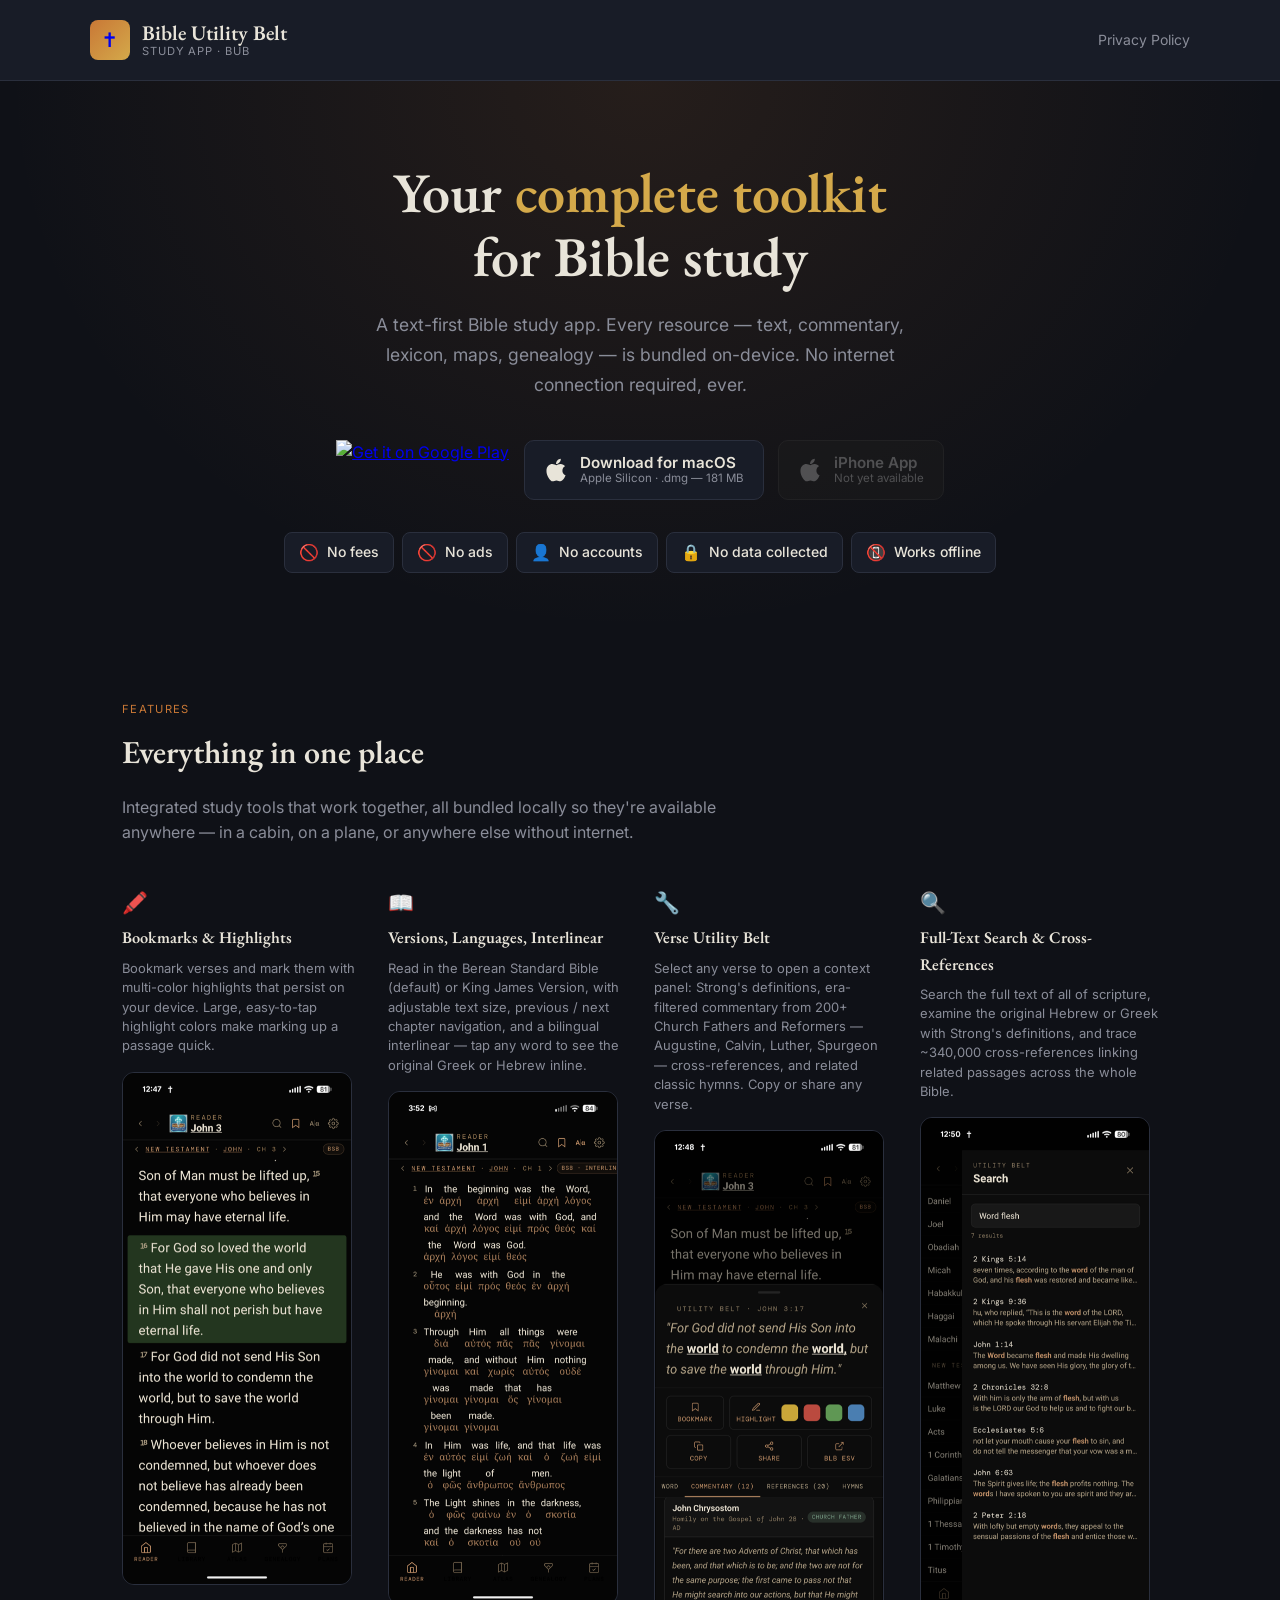
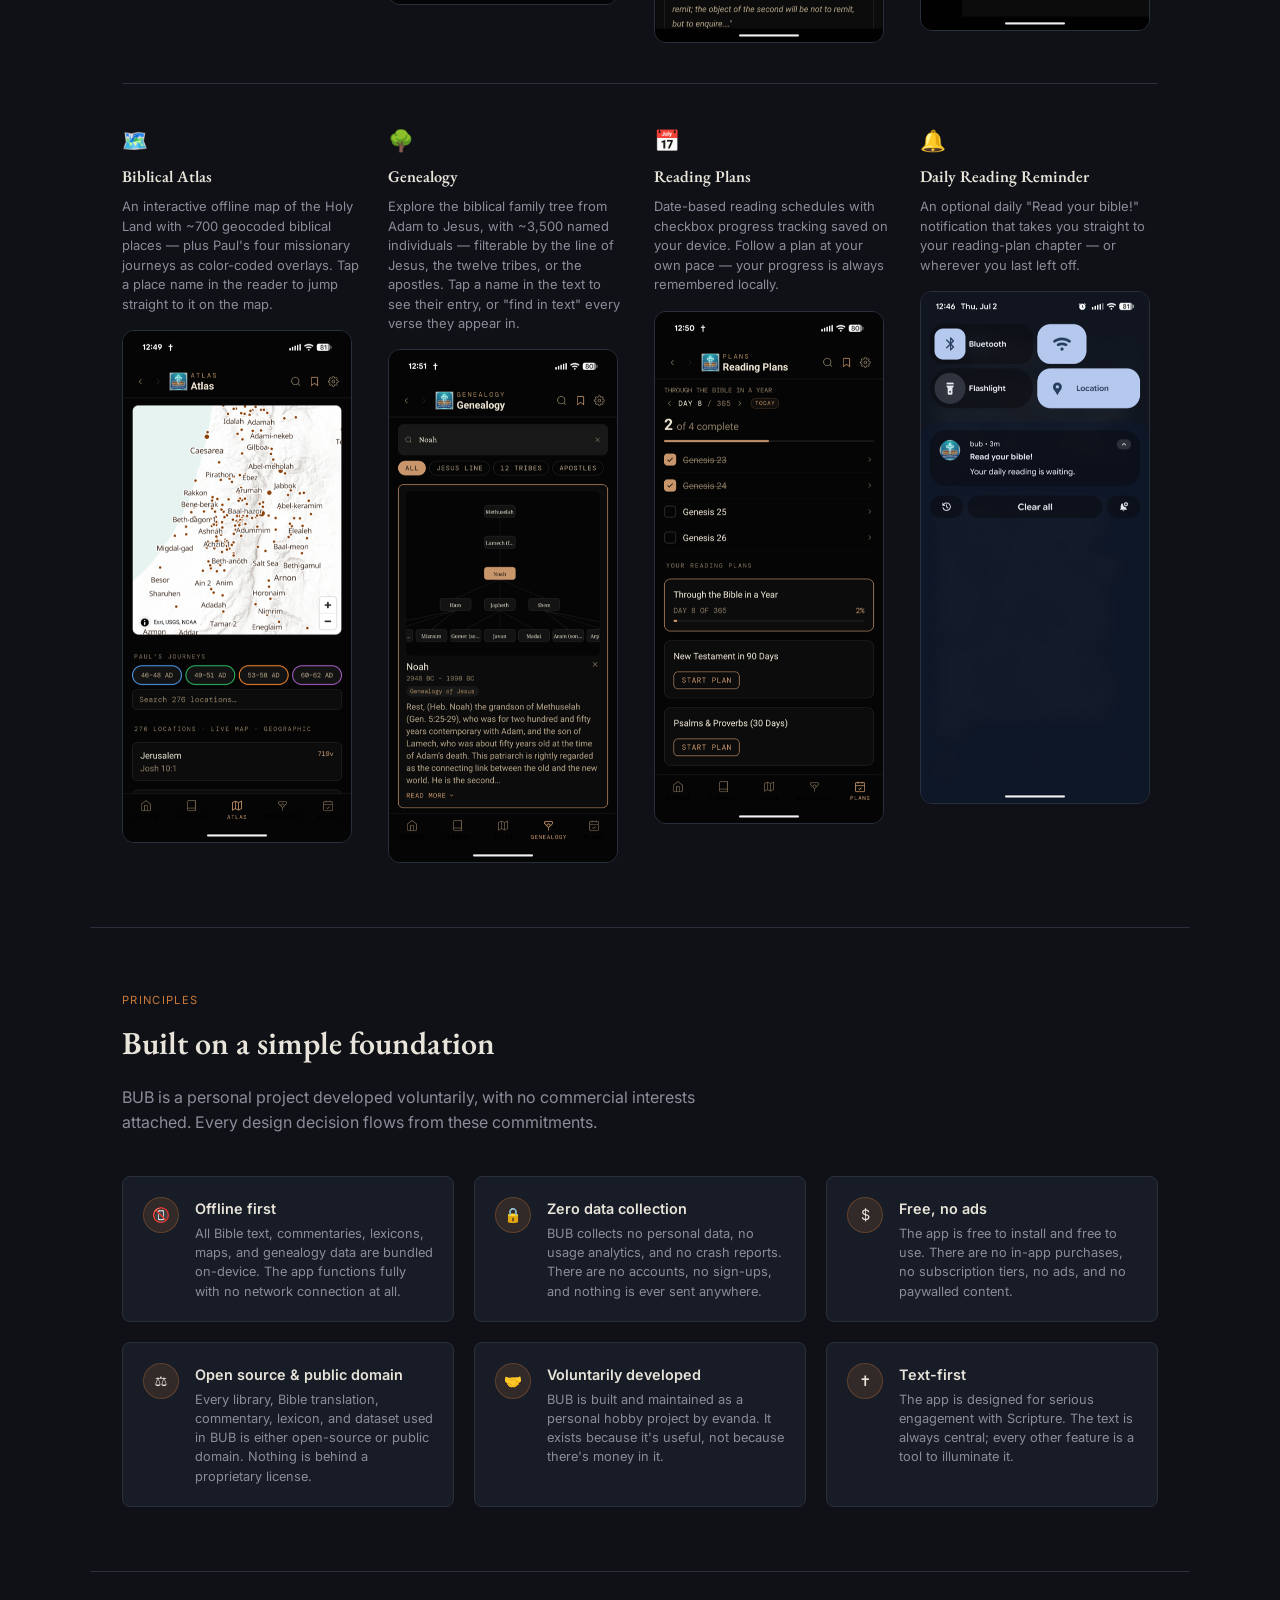
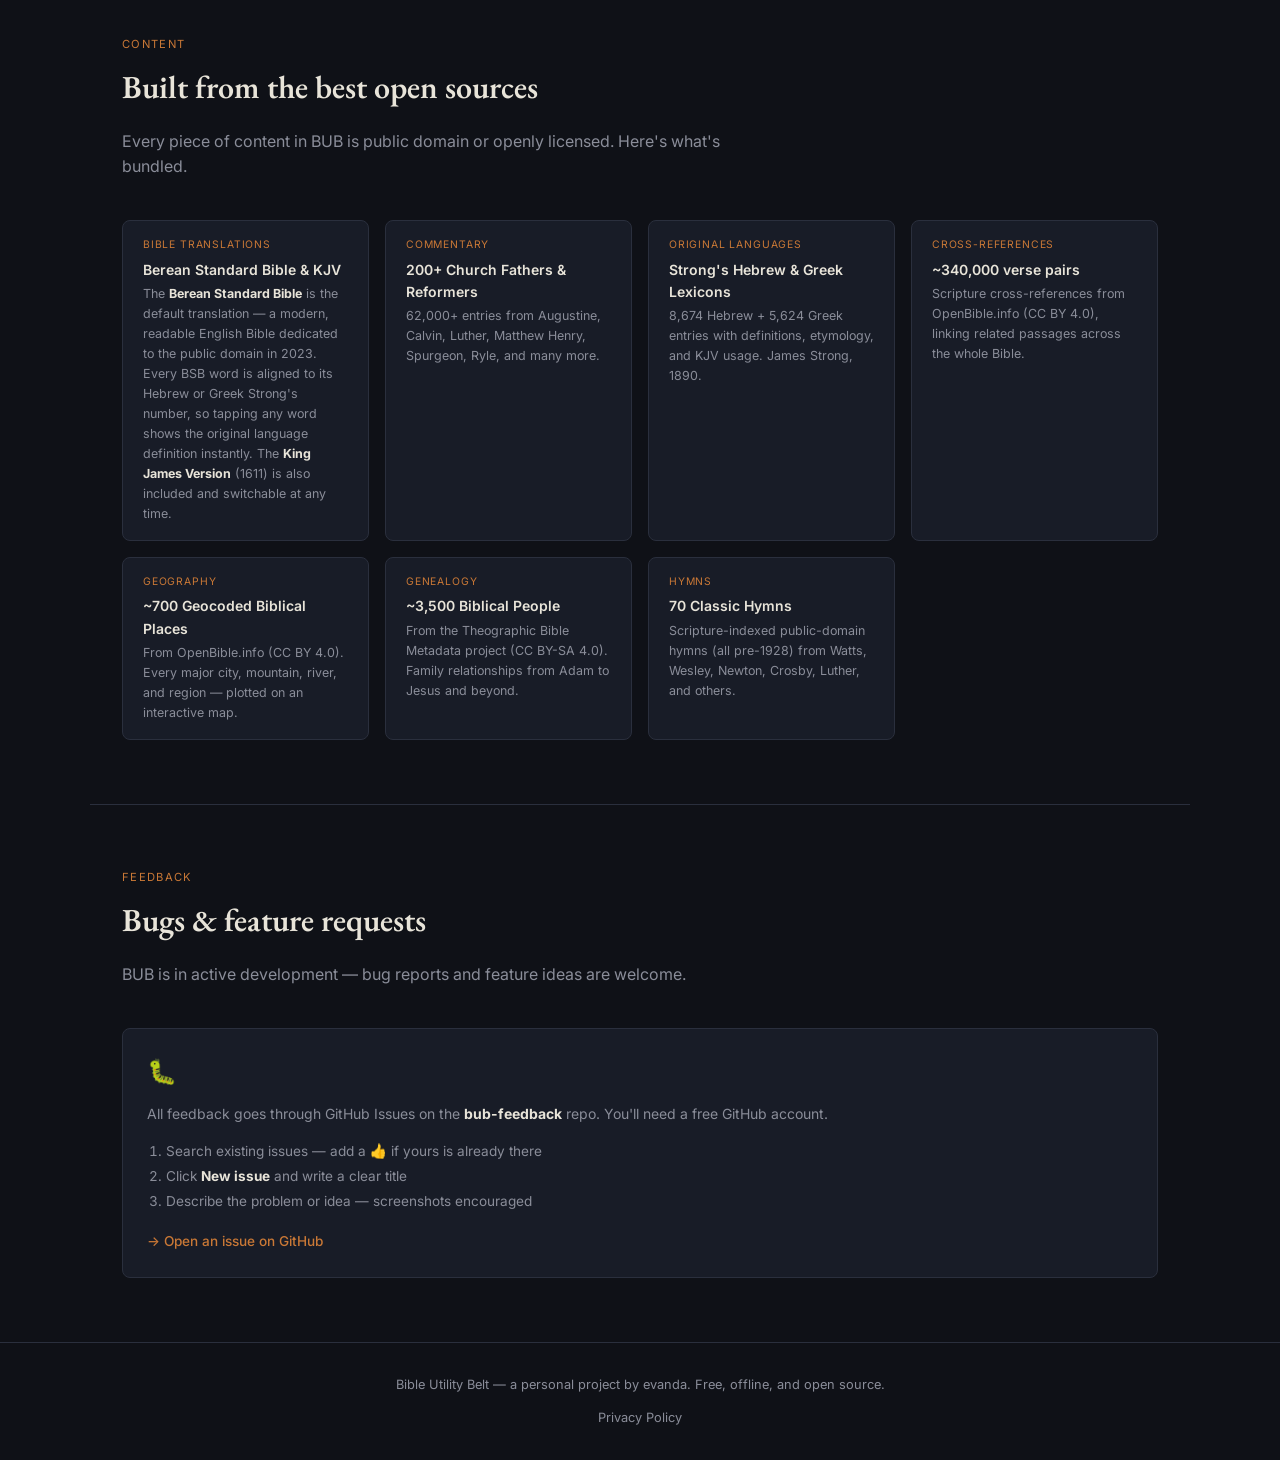
==== commit f6eca51d: "Add disabled App Store badge to clarify there's no iPhone app yet The macOS .dmg button sits next to" ====
--- a/bub/index.html
+++ b/bub/index.html
@@ -160,6 +160,19 @@
       font-size: 0.72rem;
       color: var(--muted);
     }
+    /* Disabled store badge (no iPhone app yet) — non-interactive, greyed out. */
+    .disabled-btn {
+      cursor: not-allowed;
+      opacity: 0.5;
+      filter: grayscale(1);
+    }
+    .disabled-btn .mac-btn-logo { fill: var(--muted); }
+    .disabled-btn .mac-btn-line1 { color: var(--muted); }
+    .disabled-btn:hover {
+      opacity: 0.5;
+      border-color: var(--border);
+      transform: none;
+    }
     .pill-row {
       display: flex;
       flex-wrap: wrap;
@@ -472,7 +485,7 @@
     <a class="store-btn" href="https://play.google.com/store/apps/details?id=org.remingtons.evanda.bub" target="_blank" rel="noopener">
       <img src="https://play.google.com/intl/en_us/badges/static/images/badges/en_badge_web_generic.png" alt="Get it on Google Play" />
     </a>
-    <a class="store-btn mac-btn" href="https://github.com/evanda/bub/releases/download/release/v1.2.2/BUB-1.2.2-arm64.dmg">
+    <a class="store-btn mac-btn" href="https://github.com/evanda/bub-feedback/releases/download/desktop-v1.2.2/BUB-1.2.2-arm64.dmg">
       <svg class="mac-btn-logo" viewBox="0 0 384 512" aria-hidden="true" focusable="false">
         <path d="M318.7 268.7c-.2-36.7 16.4-64.4 50-84.8-18.8-26.9-47.2-41.7-84.7-44.6-35.5-2.8-74.3 20.7-88.5 20.7-15 0-49.4-19.7-76.4-19.7C63.3 141.2 4 184.8 4 273.5q0 39.3 14.4 81.2c12.8 36.7 59 126.7 107.2 125.2 25.2-.6 43-17.9 75.8-17.9 31.8 0 48.3 17.9 76.4 17.9 48.6-.7 90.4-82.5 102.6-119.3-65.2-30.7-61.7-90-61.7-91.9zm-56.6-164.2c27.3-32.4 24.8-61.9 24-72.5-24.1 1.4-52 16.4-67.9 34.9-17.5 19.8-27.8 44.3-25.6 71.9 26.1 2 49.9-11.4 69.5-34.3z"/>
       </svg>
@@ -481,6 +494,15 @@
         <span class="mac-btn-line2">Apple Silicon · .dmg — 181 MB</span>
       </span>
     </a>
+    <span class="store-btn mac-btn disabled-btn" role="img" aria-label="iPhone app on the App Store — not yet available">
+      <svg class="mac-btn-logo" viewBox="0 0 384 512" aria-hidden="true" focusable="false">
+        <path d="M318.7 268.7c-.2-36.7 16.4-64.4 50-84.8-18.8-26.9-47.2-41.7-84.7-44.6-35.5-2.8-74.3 20.7-88.5 20.7-15 0-49.4-19.7-76.4-19.7C63.3 141.2 4 184.8 4 273.5q0 39.3 14.4 81.2c12.8 36.7 59 126.7 107.2 125.2 25.2-.6 43-17.9 75.8-17.9 31.8 0 48.3 17.9 76.4 17.9 48.6-.7 90.4-82.5 102.6-119.3-65.2-30.7-61.7-90-61.7-91.9zm-56.6-164.2c27.3-32.4 24.8-61.9 24-72.5-24.1 1.4-52 16.4-67.9 34.9-17.5 19.8-27.8 44.3-25.6 71.9 26.1 2 49.9-11.4 69.5-34.3z"/>
+      </svg>
+      <span class="mac-btn-text">
+        <span class="mac-btn-line1">iPhone App</span>
+        <span class="mac-btn-line2">Not yet available</span>
+      </span>
+    </span>
   </div>
   <div class="pill-row">
     <span class="pill"><span class="pill-icon">🚫</span>No fees</span>
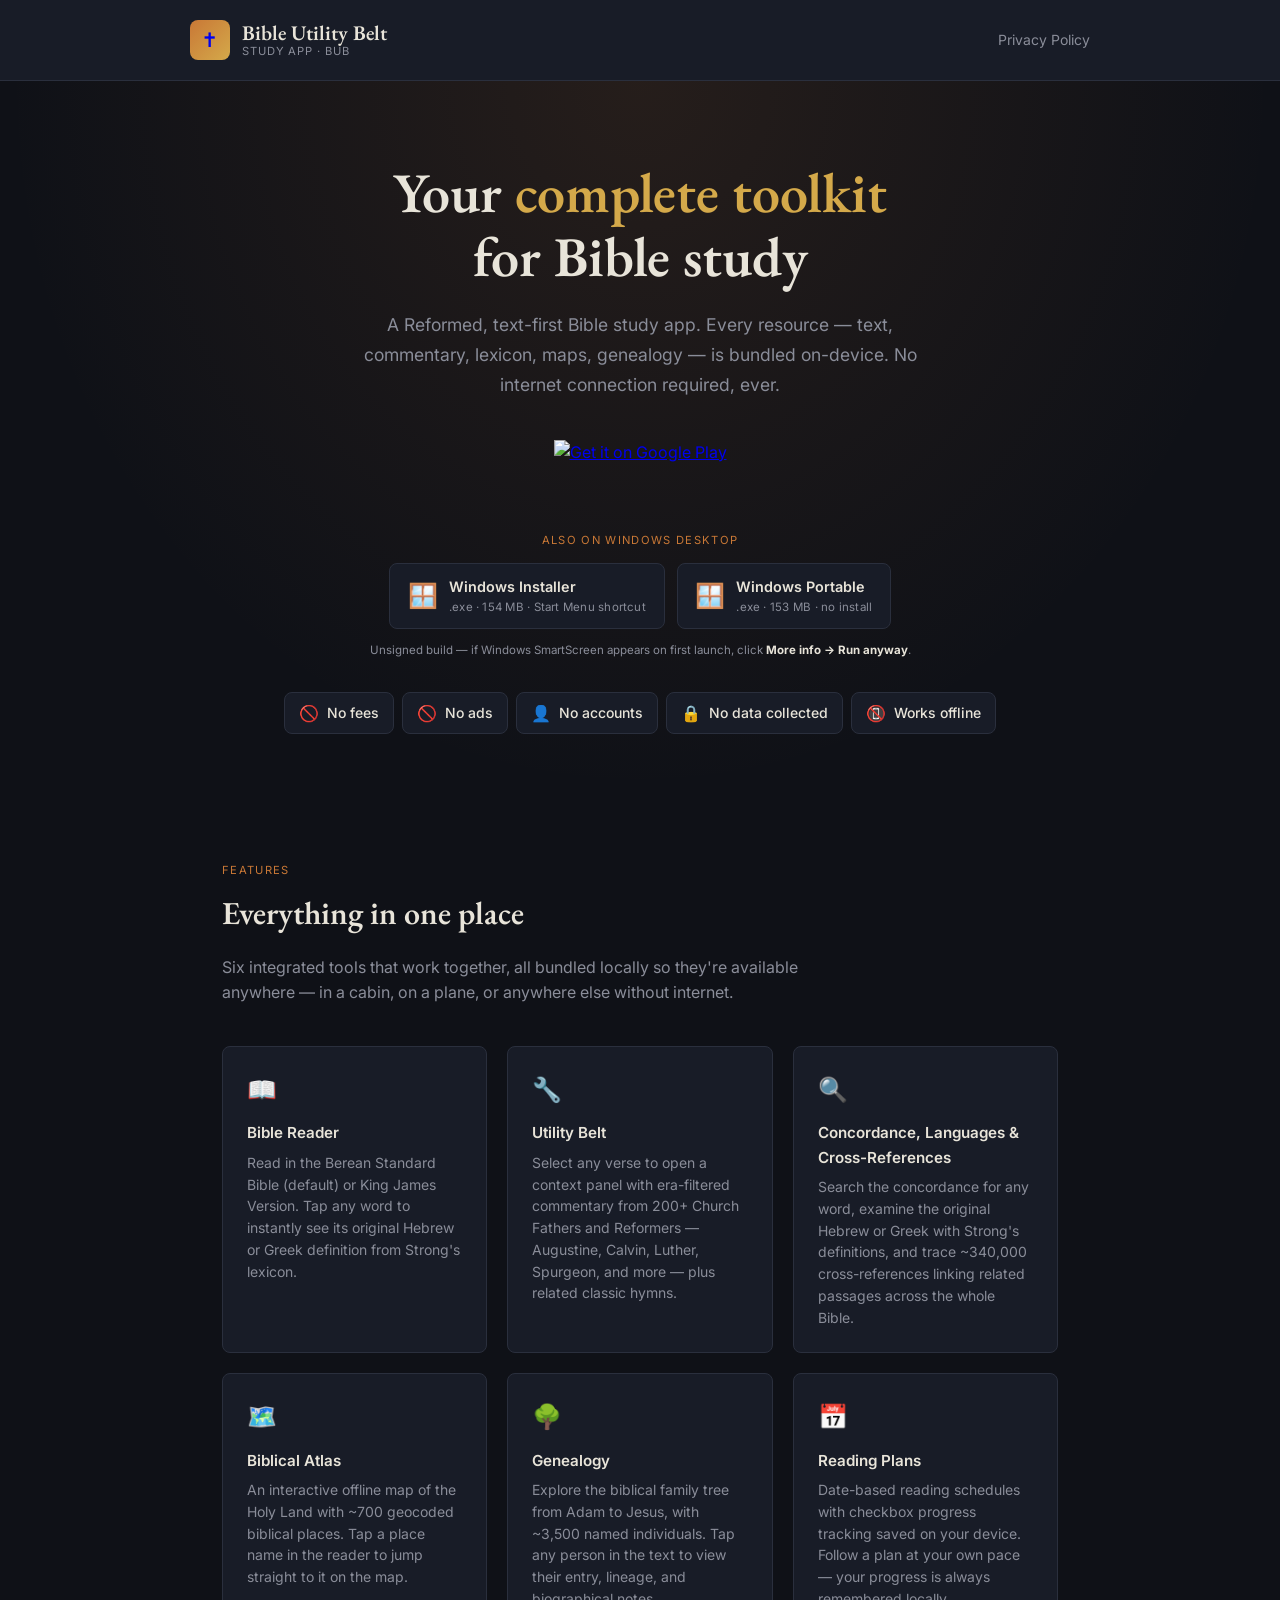
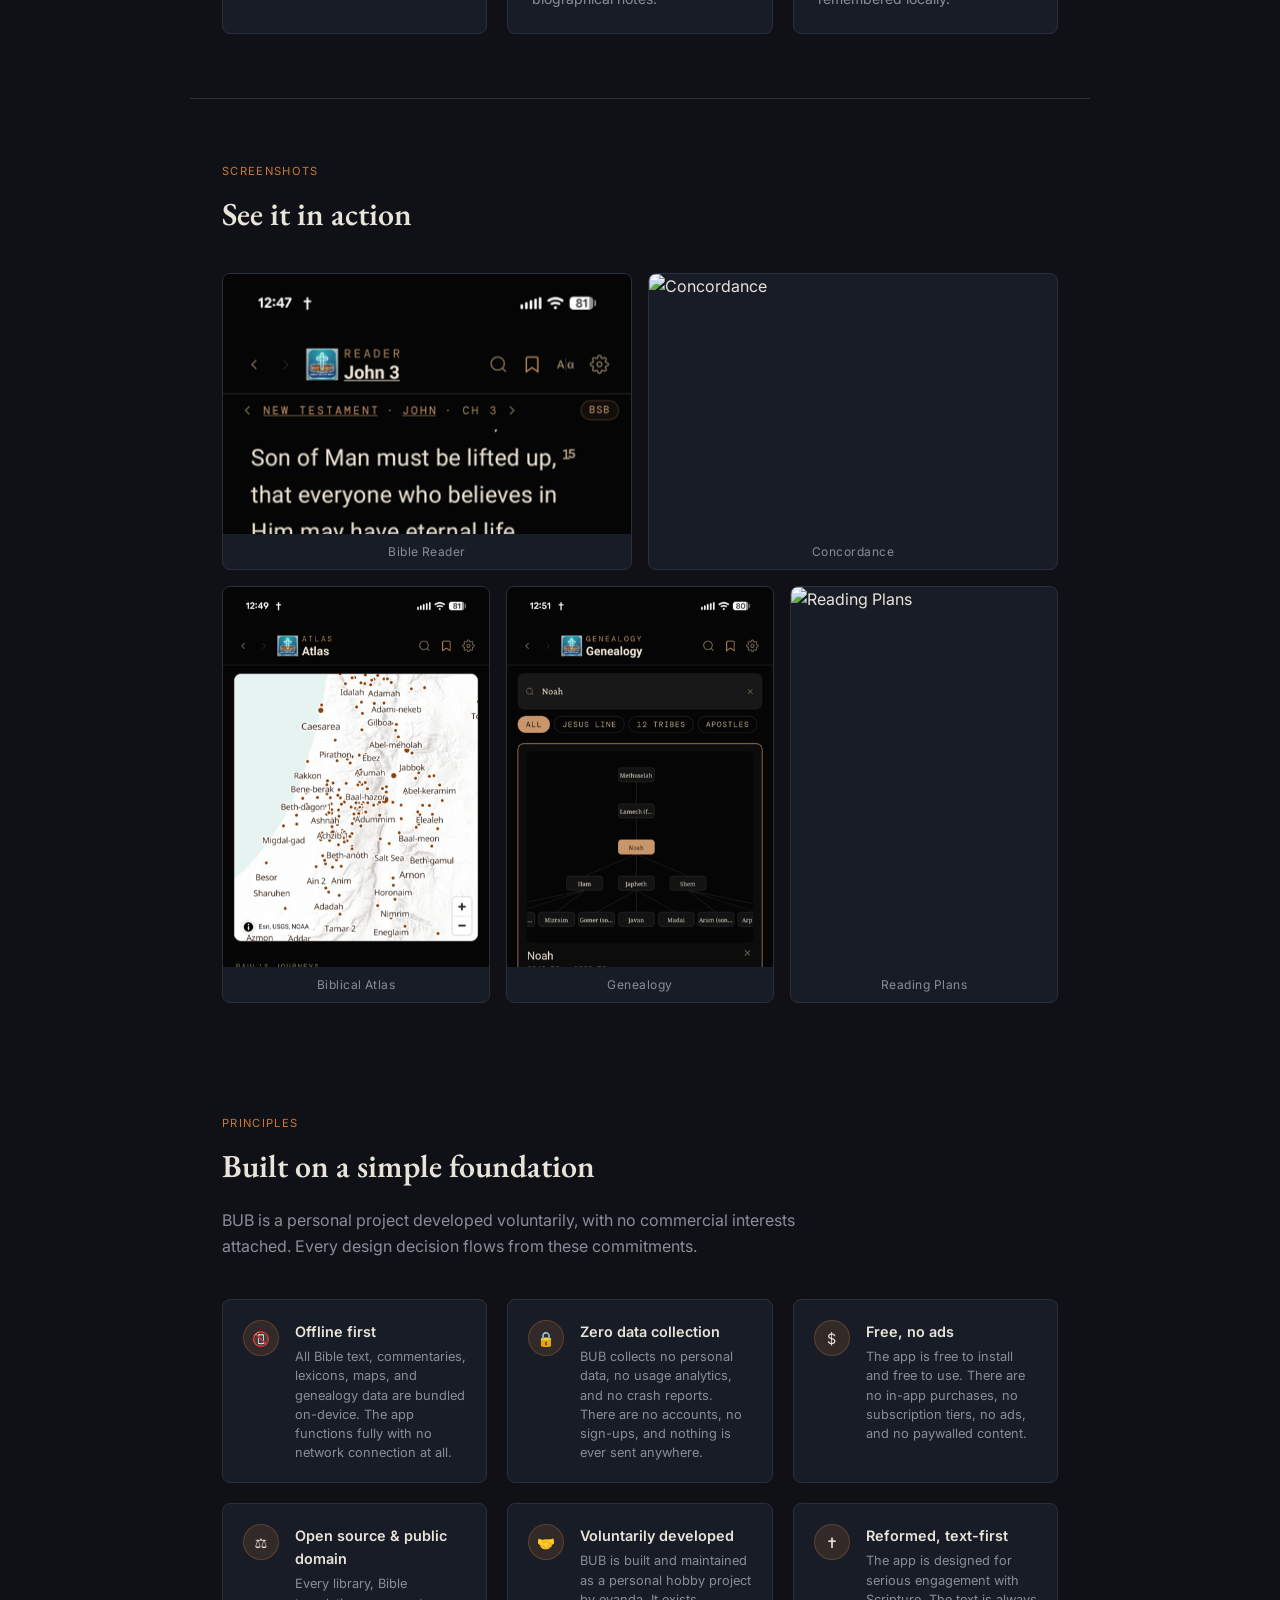
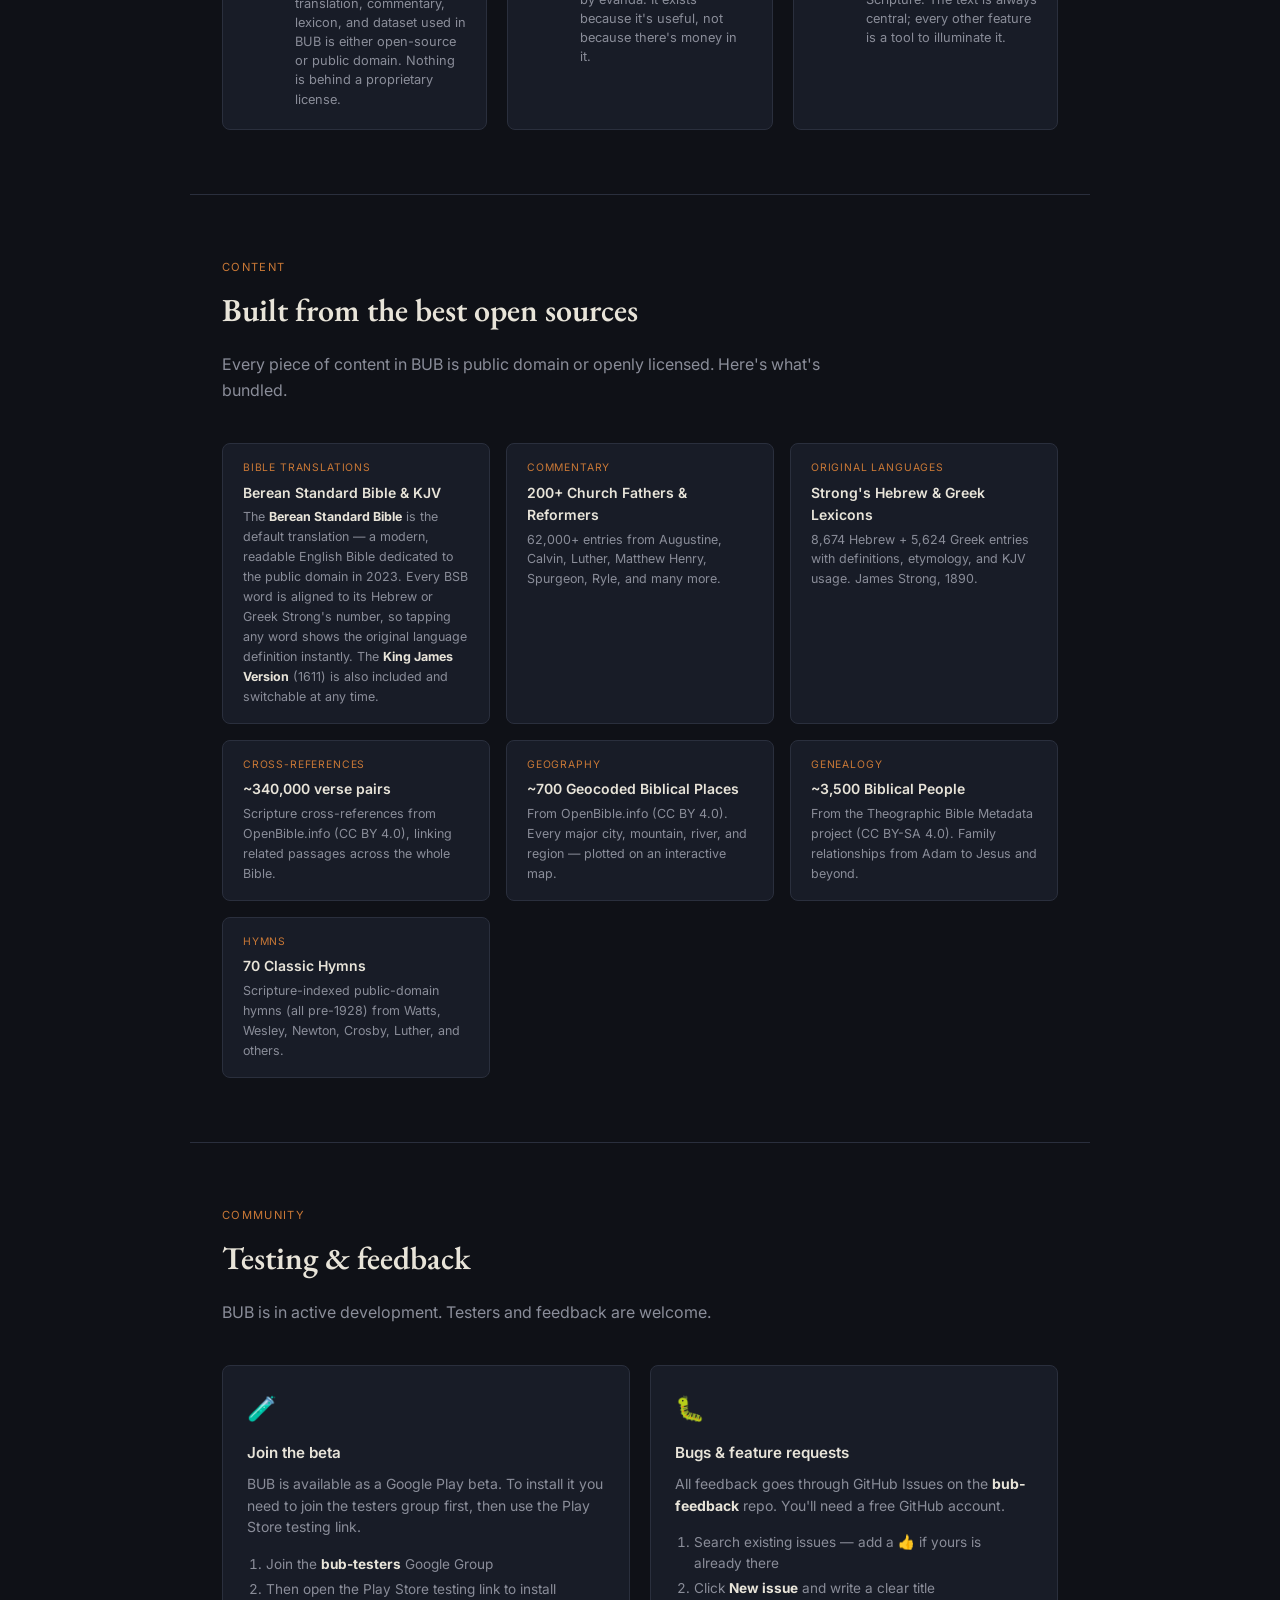
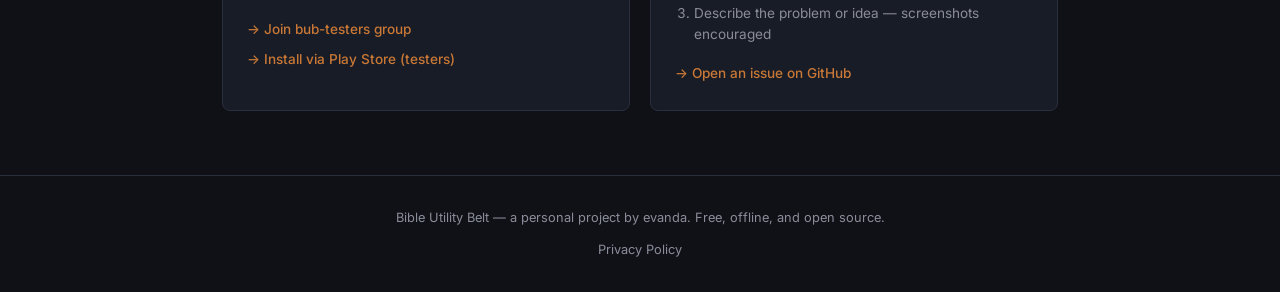
==== commit cdc6d1ec: "bub: add Windows desktop download links (v1.2.2) Add installer + portable .exe download buttons to t" ====
--- a/bub/index.html
+++ b/bub/index.html
@@ -38,7 +38,7 @@
       padding: 0 2rem;
     }
     .header-inner {
-      max-width: 1100px;
+      max-width: 900px;
       margin: 0 auto;
       display: flex;
       align-items: center;
@@ -108,71 +108,13 @@
       font-size: 1.1rem;
       line-height: 1.7;
     }
-    .store-row {
-      display: flex;
-      flex-wrap: wrap;
-      gap: 0.9rem;
-      justify-content: center;
-      align-items: center;
-      margin-bottom: 2rem;
-    }
     .store-btn {
       display: inline-block;
+      margin-bottom: 2rem;
       transition: opacity 0.15s;
     }
     .store-btn:hover { opacity: 0.85; }
     .store-btn img { display: block; height: 60px; width: auto; }
-    .mac-btn {
-      height: 60px;
-      display: inline-flex;
-      align-items: center;
-      gap: 0.7rem;
-      padding: 0 1.15rem;
-      background: var(--surface);
-      border: 1px solid var(--border);
-      border-radius: 10px;
-      text-decoration: none;
-      transition: border-color 0.15s, transform 0.15s;
-    }
-    .mac-btn:hover {
-      opacity: 1;
-      border-color: rgba(201,120,54,0.5);
-      transform: translateY(-2px);
-    }
-    .mac-btn-logo {
-      width: 26px;
-      height: 26px;
-      fill: var(--text);
-      flex-shrink: 0;
-    }
-    .mac-btn-text {
-      display: flex;
-      flex-direction: column;
-      line-height: 1.15;
-      text-align: left;
-    }
-    .mac-btn-line1 {
-      font-size: 0.95rem;
-      font-weight: 600;
-      color: var(--text);
-    }
-    .mac-btn-line2 {
-      font-size: 0.72rem;
-      color: var(--muted);
-    }
-    /* Disabled store badge (no iPhone app yet) — non-interactive, greyed out. */
-    .disabled-btn {
-      cursor: not-allowed;
-      opacity: 0.5;
-      filter: grayscale(1);
-    }
-    .disabled-btn .mac-btn-logo { fill: var(--muted); }
-    .disabled-btn .mac-btn-line1 { color: var(--muted); }
-    .disabled-btn:hover {
-      opacity: 0.5;
-      border-color: var(--border);
-      transform: none;
-    }
     .pill-row {
       display: flex;
       flex-wrap: wrap;
@@ -199,10 +141,65 @@
       line-height: 1;
     }
 
+    /* ── Desktop download ── */
+    .desktop-dl {
+      margin: 0 auto 2rem;
+      max-width: 640px;
+    }
+    .desktop-dl-label {
+      font-size: 0.7rem;
+      letter-spacing: 0.12em;
+      text-transform: uppercase;
+      color: var(--ember);
+      margin-bottom: 0.85rem;
+    }
+    .desktop-dl-btns {
+      display: flex;
+      flex-wrap: wrap;
+      gap: 0.75rem;
+      justify-content: center;
+    }
+    .dl-btn {
+      display: flex;
+      align-items: center;
+      gap: 0.7rem;
+      text-align: left;
+      background: var(--surface);
+      border: 1px solid var(--border);
+      border-radius: var(--radius);
+      padding: 0.7rem 1.1rem;
+      text-decoration: none;
+      transition: border-color 0.2s, background 0.2s;
+      min-width: 210px;
+    }
+    .dl-btn:hover {
+      border-color: rgba(201,120,54,0.5);
+      background: #1d222f;
+    }
+    .dl-btn-icon { font-size: 1.5rem; line-height: 1; flex-shrink: 0; }
+    .dl-btn-title {
+      display: block;
+      font-size: 0.9rem;
+      font-weight: 600;
+      color: var(--text);
+    }
+    .dl-btn-sub {
+      display: block;
+      font-size: 0.72rem;
+      color: var(--muted);
+      letter-spacing: 0.02em;
+    }
+    .desktop-dl-note {
+      font-size: 0.72rem;
+      color: var(--muted);
+      margin-top: 0.85rem;
+      line-height: 1.5;
+    }
+
     /* ── Section ── */
     section {
       padding: 4rem 2rem;
-      max-width: 1100px;
+      max-width: 900px;
       margin: 0 auto;
     }
     section + section {
@@ -228,74 +225,78 @@
       margin-bottom: 2.5rem;
     }
 
-    /* ── Feature showcase (4-up: copy on top, screenshot below) ── */
-    .feature-showcase {
-      display: flex;
-      flex-direction: column;
-    }
-    .feature-row-pair {
+    /* ── Feature grid ── */
+    .feature-grid {
       display: grid;
-      grid-template-columns: repeat(4, 1fr);
-      gap: 1.75rem;
-      padding: 2.5rem 0;
-    }
-    .feature-row-pair + .feature-row-pair {
+      grid-template-columns: repeat(auto-fill, minmax(260px, 1fr));
+      gap: 1.25rem;
+    }
+    .feature-card {
+      background: var(--surface);
+      border: 1px solid var(--border);
+      border-radius: var(--radius);
+      padding: 1.5rem;
+      transition: border-color 0.2s;
+    }
+    .feature-card:hover { border-color: rgba(201,120,54,0.4); }
+    .feature-icon {
+      font-size: 1.5rem;
+      margin-bottom: 0.75rem;
+      display: block;
+    }
+    .feature-card h3 {
+      font-size: 0.95rem;
+      font-weight: 600;
+      color: var(--text);
+      margin-bottom: 0.4rem;
+    }
+    .feature-card p {
+      font-size: 0.875rem;
+      color: var(--muted);
+      line-height: 1.55;
+    }
+
+    /* ── Screenshots ── */
+    .screenshots-outer {
       border-top: 1px solid var(--border);
-    }
-    .feature-showcase > .feature-row-pair:first-child {
-      padding-top: 0;
-    }
-    .feature-showcase > .feature-row-pair:last-child {
-      padding-bottom: 0;
-    }
-    .feature-cell {
-      display: flex;
-      flex-direction: column;
+      padding: 4rem 2rem 3rem;
+      max-width: 900px;
+      margin: 0 auto;
+    }
+    .screenshots-header {
+      margin-bottom: 2rem;
+    }
+    .screenshots-row {
+      display: grid;
       gap: 1rem;
-    }
-    .feature-cell .feature-icon {
-      font-size: 1.3rem;
-      margin-bottom: 0.4rem;
-      display: block;
-    }
-    .feature-cell .feature-text h3 {
-      font-family: 'EB Garamond', Georgia, serif;
-      font-size: 1.02rem;
-      font-weight: 600;
-      color: var(--text);
-      margin-bottom: 0.45rem;
-    }
-    .feature-cell .feature-text p {
-      font-size: 0.81rem;
-      color: var(--muted);
-      line-height: 1.5;
-    }
-    .feature-cell .feature-shot {
-      width: 100%;
-      max-width: 230px;
-    }
-    .feature-cell .feature-shot img {
+      margin-bottom: 1rem;
+    }
+    .screenshots-row:last-child { margin-bottom: 0; }
+    .screenshots-row-2 { grid-template-columns: 1fr 1fr; }
+    .screenshots-row-3 { grid-template-columns: 1fr 1fr 1fr; }
+    .screenshot {
+      border-radius: var(--radius);
+      overflow: hidden;
+      border: 1px solid var(--border);
+      background: var(--surface);
+    }
+    .screenshot img {
       display: block;
       width: 100%;
-      border-radius: 12px;
-      border: 1px solid var(--border);
+      object-fit: cover;
+      object-position: top center;
+    }
+    .screenshots-row-2 .screenshot img { height: 260px; }
+    .screenshots-row-3 .screenshot img { height: 380px; }
+    .screenshot {
       cursor: zoom-in;
-      transition: border-color 0.2s, transform 0.2s;
-    }
-    .feature-cell .feature-shot img:hover {
-      border-color: rgba(201,120,54,0.4);
-      transform: translateY(-3px);
-    }
-    @media (max-width: 860px) {
-      .feature-row-pair {
-        grid-template-columns: 1fr 1fr;
-      }
-    }
-    @media (max-width: 480px) {
-      .feature-row-pair {
-        grid-template-columns: 1fr;
-        gap: 2rem;
-      }
+    }
+    .screenshot figcaption {
+      padding: 0.5rem 0.75rem;
+      font-size: 0.75rem;
+      color: var(--muted);
+      text-align: center;
+      letter-spacing: 0.04em;
     }
 
     /* ── Lightbox ── */
@@ -387,6 +388,11 @@
     }
 
     /* ── Community ── */
+    .community-grid {
+      display: grid;
+      grid-template-columns: repeat(auto-fill, minmax(280px, 1fr));
+      gap: 1.25rem;
+    }
     .community-card {
       background: var(--surface);
       border: 1px solid var(--border);
@@ -397,6 +403,12 @@
       font-size: 1.5rem;
       margin-bottom: 0.75rem;
       display: block;
+    }
+    .community-card h3 {
+      font-size: 0.95rem;
+      font-weight: 600;
+      color: var(--text);
+      margin-bottom: 0.5rem;
     }
     .community-card p {
       font-size: 0.875rem;
@@ -434,7 +446,7 @@
       text-align: center;
     }
     .footer-inner {
-      max-width: 1100px;
+      max-width: 900px;
       margin: 0 auto;
       display: flex;
       flex-direction: column;
@@ -478,31 +490,34 @@
 <div class="hero">
   <h1>Your <span>complete toolkit</span><br />for Bible study</h1>
   <p>
-    A text-first Bible study app. Every resource — text, commentary, lexicon,
+    A Reformed, text-first Bible study app. Every resource — text, commentary, lexicon,
     maps, genealogy — is bundled on-device. No internet connection required, ever.
   </p>
-  <div class="store-row">
-    <a class="store-btn" href="https://play.google.com/store/apps/details?id=org.remingtons.evanda.bub" target="_blank" rel="noopener">
-      <img src="https://play.google.com/intl/en_us/badges/static/images/badges/en_badge_web_generic.png" alt="Get it on Google Play" />
-    </a>
-    <a class="store-btn mac-btn" href="https://github.com/evanda/bub-feedback/releases/download/desktop-v1.2.2/BUB-1.2.2-arm64.dmg">
-      <svg class="mac-btn-logo" viewBox="0 0 384 512" aria-hidden="true" focusable="false">
-        <path d="M318.7 268.7c-.2-36.7 16.4-64.4 50-84.8-18.8-26.9-47.2-41.7-84.7-44.6-35.5-2.8-74.3 20.7-88.5 20.7-15 0-49.4-19.7-76.4-19.7C63.3 141.2 4 184.8 4 273.5q0 39.3 14.4 81.2c12.8 36.7 59 126.7 107.2 125.2 25.2-.6 43-17.9 75.8-17.9 31.8 0 48.3 17.9 76.4 17.9 48.6-.7 90.4-82.5 102.6-119.3-65.2-30.7-61.7-90-61.7-91.9zm-56.6-164.2c27.3-32.4 24.8-61.9 24-72.5-24.1 1.4-52 16.4-67.9 34.9-17.5 19.8-27.8 44.3-25.6 71.9 26.1 2 49.9-11.4 69.5-34.3z"/>
-      </svg>
-      <span class="mac-btn-text">
-        <span class="mac-btn-line1">Download for macOS</span>
-        <span class="mac-btn-line2">Apple Silicon · .dmg — 181 MB</span>
-      </span>
-    </a>
-    <span class="store-btn mac-btn disabled-btn" role="img" aria-label="iPhone app on the App Store — not yet available">
-      <svg class="mac-btn-logo" viewBox="0 0 384 512" aria-hidden="true" focusable="false">
-        <path d="M318.7 268.7c-.2-36.7 16.4-64.4 50-84.8-18.8-26.9-47.2-41.7-84.7-44.6-35.5-2.8-74.3 20.7-88.5 20.7-15 0-49.4-19.7-76.4-19.7C63.3 141.2 4 184.8 4 273.5q0 39.3 14.4 81.2c12.8 36.7 59 126.7 107.2 125.2 25.2-.6 43-17.9 75.8-17.9 31.8 0 48.3 17.9 76.4 17.9 48.6-.7 90.4-82.5 102.6-119.3-65.2-30.7-61.7-90-61.7-91.9zm-56.6-164.2c27.3-32.4 24.8-61.9 24-72.5-24.1 1.4-52 16.4-67.9 34.9-17.5 19.8-27.8 44.3-25.6 71.9 26.1 2 49.9-11.4 69.5-34.3z"/>
-      </svg>
-      <span class="mac-btn-text">
-        <span class="mac-btn-line1">iPhone App</span>
-        <span class="mac-btn-line2">Not yet available</span>
-      </span>
-    </span>
+  <a class="store-btn" href="https://play.google.com/store/apps/details?id=org.remingtons.evanda.bub" target="_blank" rel="noopener">
+    <img src="https://play.google.com/intl/en_us/badges/static/images/badges/en_badge_web_generic.png" alt="Get it on Google Play" />
+  </a>
+  <div class="desktop-dl">
+    <div class="desktop-dl-label">Also on Windows desktop</div>
+    <div class="desktop-dl-btns">
+      <a class="dl-btn" href="https://github.com/evanda/bub-feedback/releases/download/desktop-v1.2.2/BUB-Setup-1.2.2-x64.exe">
+        <span class="dl-btn-icon">🪟</span>
+        <span class="dl-btn-text">
+          <span class="dl-btn-title">Windows Installer</span>
+          <span class="dl-btn-sub">.exe · 154&nbsp;MB · Start Menu shortcut</span>
+        </span>
+      </a>
+      <a class="dl-btn" href="https://github.com/evanda/bub-feedback/releases/download/desktop-v1.2.2/BUB-1.2.2-x64.exe">
+        <span class="dl-btn-icon">🪟</span>
+        <span class="dl-btn-text">
+          <span class="dl-btn-title">Windows Portable</span>
+          <span class="dl-btn-sub">.exe · 153&nbsp;MB · no install</span>
+        </span>
+      </a>
+    </div>
+    <div class="desktop-dl-note">
+      Unsigned build — if Windows SmartScreen appears on first launch, click
+      <strong style="color:var(--text)">More info → Run anyway</strong>.
+    </div>
   </div>
   <div class="pill-row">
     <span class="pill"><span class="pill-icon">🚫</span>No fees</span>
@@ -517,127 +532,97 @@
   <div class="section-label">Features</div>
   <h2>Everything in one place</h2>
   <p class="section-intro">
-    Integrated study tools that work together, all bundled locally so they're
+    Six integrated tools that work together, all bundled locally so they're
     available anywhere — in a cabin, on a plane, or anywhere else without internet.
   </p>
 
-  <div class="feature-showcase">
-    <div class="feature-row-pair">
-      <div class="feature-cell">
-        <div class="feature-text">
-          <span class="feature-icon">🖍️</span>
-          <h3>Bookmarks &amp; Highlights</h3>
-          <p>
-            Bookmark verses and mark them with multi-color highlights that persist on
-            your device. Large, easy-to-tap highlight colors make marking up a passage quick.
-          </p>
-        </div>
-        <figure class="screenshot feature-shot" data-full="images/reader.png">
-          <img src="images/thumbs/reader.png" alt="Bible reader with a highlighted verse" loading="lazy" />
-        </figure>
-      </div>
-      <div class="feature-cell">
-        <div class="feature-text">
-          <span class="feature-icon">📖</span>
-          <h3>Versions, Languages, Interlinear</h3>
-          <p>
-            Read in the Berean Standard Bible (default) or King James Version, with
-            adjustable text size, previous / next chapter navigation, and a bilingual
-            interlinear — tap any word to see the original Greek or Hebrew inline.
-          </p>
-        </div>
-        <figure class="screenshot feature-shot" data-full="images/interlinear.png">
-          <img src="images/thumbs/interlinear.png" alt="Interlinear Greek text below each word in John 1" loading="lazy" />
-        </figure>
-      </div>
-      <div class="feature-cell">
-        <div class="feature-text">
-          <span class="feature-icon">🔧</span>
-          <h3>Verse Utility Belt</h3>
-          <p>
-            Select any verse to open a context panel: Strong's definitions, era-filtered
-            commentary from 200+ Church Fathers and Reformers — Augustine, Calvin, Luther,
-            Spurgeon — cross-references, and related classic hymns. Copy or share any verse.
-          </p>
-        </div>
-        <figure class="screenshot feature-shot" data-full="images/commentary.png">
-          <img src="images/thumbs/commentary.png" alt="Era-filtered commentary from John Chrysostom in the verse utility belt" loading="lazy" />
-        </figure>
-      </div>
-      <div class="feature-cell">
-        <div class="feature-text">
-          <span class="feature-icon">🔍</span>
-          <h3>Full-Text Search &amp; Cross-References</h3>
-          <p>
-            Search the full text of all of scripture, examine the original Hebrew or
-            Greek with Strong's definitions, and trace ~340,000 cross-references
-            linking related passages across the whole Bible.
-          </p>
-        </div>
-        <figure class="screenshot feature-shot" data-full="images/search.png">
-          <img src="images/thumbs/search.png" alt="Full-text search results across scripture" loading="lazy" />
-        </figure>
-      </div>
-    </div>
-    <div class="feature-row-pair">
-      <div class="feature-cell">
-        <div class="feature-text">
-          <span class="feature-icon">🗺️</span>
-          <h3>Biblical Atlas</h3>
-          <p>
-            An interactive offline map of the Holy Land with ~700 geocoded biblical
-            places — plus Paul's four missionary journeys as color-coded overlays. Tap a
-            place name in the reader to jump straight to it on the map.
-          </p>
-        </div>
-        <figure class="screenshot feature-shot" data-full="images/atlas.png">
-          <img src="images/thumbs/atlas.png" alt="Interactive Holy-Land atlas with biblical places" loading="lazy" />
-        </figure>
-      </div>
-      <div class="feature-cell">
-        <div class="feature-text">
-          <span class="feature-icon">🌳</span>
-          <h3>Genealogy</h3>
-          <p>
-            Explore the biblical family tree from Adam to Jesus, with ~3,500 named
-            individuals — filterable by the line of Jesus, the twelve tribes, or the
-            apostles. Tap a name in the text to see their entry, or "find in text" every
-            verse they appear in.
-          </p>
-        </div>
-        <figure class="screenshot feature-shot" data-full="images/genealogy.png">
-          <img src="images/thumbs/genealogy.png" alt="Biblical family tree centered on Noah" loading="lazy" />
-        </figure>
-      </div>
-      <div class="feature-cell">
-        <div class="feature-text">
-          <span class="feature-icon">📅</span>
-          <h3>Reading Plans</h3>
-          <p>
-            Date-based reading schedules with checkbox progress tracking saved on your
-            device. Follow a plan at your own pace — your progress is always remembered locally.
-          </p>
-        </div>
-        <figure class="screenshot feature-shot" data-full="images/plans.png">
-          <img src="images/thumbs/plans.png" alt="Reading plan with checkbox progress tracking" loading="lazy" />
-        </figure>
-      </div>
-      <div class="feature-cell">
-        <div class="feature-text">
-          <span class="feature-icon">🔔</span>
-          <h3>Daily Reading Reminder</h3>
-          <p>
-            An optional daily "Read your bible!" notification that takes you straight to
-            your reading-plan chapter — or wherever you last left off.
-          </p>
-        </div>
-        <figure class="screenshot feature-shot" data-full="images/reminder.png">
-          <img src="images/thumbs/reminder.png" alt="Daily 'Read your bible!' reminder notification" loading="lazy" />
-        </figure>
-      </div>
+  <div class="feature-grid">
+    <div class="feature-card">
+      <span class="feature-icon">📖</span>
+      <h3>Bible Reader</h3>
+      <p>
+        Read in the Berean Standard Bible (default) or King James Version.
+        Tap any word to instantly see its original Hebrew or Greek definition
+        from Strong's lexicon.
+      </p>
+    </div>
+    <div class="feature-card">
+      <span class="feature-icon">🔧</span>
+      <h3>Utility Belt</h3>
+      <p>
+        Select any verse to open a context panel with era-filtered commentary
+        from 200+ Church Fathers and Reformers — Augustine, Calvin, Luther,
+        Spurgeon, and more — plus related classic hymns.
+      </p>
+    </div>
+    <div class="feature-card">
+      <span class="feature-icon">🔍</span>
+      <h3>Concordance, Languages &amp; Cross-References</h3>
+      <p>
+        Search the concordance for any word, examine the original Hebrew or
+        Greek with Strong's definitions, and trace ~340,000 cross-references
+        linking related passages across the whole Bible.
+      </p>
+    </div>
+    <div class="feature-card">
+      <span class="feature-icon">🗺️</span>
+      <h3>Biblical Atlas</h3>
+      <p>
+        An interactive offline map of the Holy Land with ~700 geocoded biblical
+        places. Tap a place name in the reader to jump straight to it on the map.
+      </p>
+    </div>
+    <div class="feature-card">
+      <span class="feature-icon">🌳</span>
+      <h3>Genealogy</h3>
+      <p>
+        Explore the biblical family tree from Adam to Jesus, with ~3,500 named
+        individuals. Tap any person in the text to view their entry, lineage,
+        and biographical notes.
+      </p>
+    </div>
+    <div class="feature-card">
+      <span class="feature-icon">📅</span>
+      <h3>Reading Plans</h3>
+      <p>
+        Date-based reading schedules with checkbox progress tracking saved on
+        your device. Follow a plan at your own pace — your progress is always
+        remembered locally.
+      </p>
     </div>
   </div>
 </section>
+
+<div class="screenshots-outer">
+  <div class="screenshots-header">
+    <div class="section-label">Screenshots</div>
+    <h2>See it in action</h2>
+  </div>
+  <div class="screenshots-row screenshots-row-2">
+    <figure class="screenshot" data-full="images/reader.png">
+      <img src="images/thumbs/reader.png" alt="Bible Reader" />
+      <figcaption>Bible Reader</figcaption>
+    </figure>
+    <figure class="screenshot" data-full="images/concordance.png">
+      <img src="images/thumbs/concordance.png" alt="Concordance" />
+      <figcaption>Concordance</figcaption>
+    </figure>
+  </div>
+  <div class="screenshots-row screenshots-row-3">
+    <figure class="screenshot" data-full="images/atlas.png">
+      <img src="images/thumbs/atlas.png" alt="Biblical Atlas" />
+      <figcaption>Biblical Atlas</figcaption>
+    </figure>
+    <figure class="screenshot" data-full="images/genealogy.png">
+      <img src="images/thumbs/genealogy.png" alt="Genealogy" />
+      <figcaption>Genealogy</figcaption>
+    </figure>
+    <figure class="screenshot" data-full="images/reading plan.png">
+      <img src="images/thumbs/reading-plan.png" alt="Reading Plans" />
+      <figcaption>Reading Plans</figcaption>
+    </figure>
+  </div>
+</div>
 
 <section id="principles">
   <div class="section-label">Principles</div>
@@ -701,7 +686,7 @@
     <div class="principle">
       <div class="principle-icon">✝</div>
       <div>
-        <h3>Text-first</h3>
+        <h3>Reformed, text-first</h3>
         <p>
           The app is designed for serious engagement with Scripture. The text is always
           central; every other feature is a tool to illuminate it.
@@ -758,21 +743,35 @@
 </section>
 
 <section id="community">
-  <div class="section-label">Feedback</div>
-  <h2>Bugs &amp; feature requests</h2>
+  <div class="section-label">Community</div>
+  <h2>Testing &amp; feedback</h2>
   <p class="section-intro">
-    BUB is in active development — bug reports and feature ideas are welcome.
+    BUB is in active development. Testers and feedback are welcome.
   </p>
 
-  <div class="community-card">
-    <span class="card-icon">🐛</span>
-    <p>All feedback goes through GitHub Issues on the <strong style="color:var(--text)">bub-feedback</strong> repo. You'll need a free GitHub account.</p>
-    <ol>
-      <li>Search existing issues — add a 👍 if yours is already there</li>
-      <li>Click <strong style="color:var(--text)">New issue</strong> and write a clear title</li>
-      <li>Describe the problem or idea — screenshots encouraged</li>
-    </ol>
-    <a class="card-link" href="https://github.com/evanda/bub-feedback/issues" target="_blank" rel="noopener">→ Open an issue on GitHub</a>
+  <div class="community-grid">
+    <div class="community-card">
+      <span class="card-icon">🧪</span>
+      <h3>Join the beta</h3>
+      <p>BUB is available as a Google Play beta. To install it you need to join the testers group first, then use the Play Store testing link.</p>
+      <ol>
+        <li>Join the <strong style="color:var(--text)">bub-testers</strong> Google Group</li>
+        <li>Then open the Play Store testing link to install</li>
+      </ol>
+      <a class="card-link" href="https://groups.google.com/g/bub-testers/members" target="_blank" rel="noopener">→ Join bub-testers group</a>
+      <a class="card-link" href="https://play.google.com/apps/testing/org.remingtons.evanda.bub" target="_blank" rel="noopener">→ Install via Play Store (testers)</a>
+    </div>
+    <div class="community-card">
+      <span class="card-icon">🐛</span>
+      <h3>Bugs &amp; feature requests</h3>
+      <p>All feedback goes through GitHub Issues on the <strong style="color:var(--text)">bub-feedback</strong> repo. You'll need a free GitHub account.</p>
+      <ol>
+        <li>Search existing issues — add a 👍 if yours is already there</li>
+        <li>Click <strong style="color:var(--text)">New issue</strong> and write a clear title</li>
+        <li>Describe the problem or idea — screenshots encouraged</li>
+      </ol>
+      <a class="card-link" href="https://github.com/evanda/bub-feedback/issues" target="_blank" rel="noopener">→ Open an issue on GitHub</a>
+    </div>
   </div>
 </section>
 
@@ -799,9 +798,8 @@
 
   document.querySelectorAll('.screenshot[data-full]').forEach(fig => {
     fig.addEventListener('click', () => {
-      const img = fig.querySelector('img');
       lbImg.src = fig.dataset.full;
-      lbImg.alt = img ? img.alt : '';
+      lbImg.alt = fig.querySelector('figcaption').textContent;
       lb.classList.add('open');
     });
   });
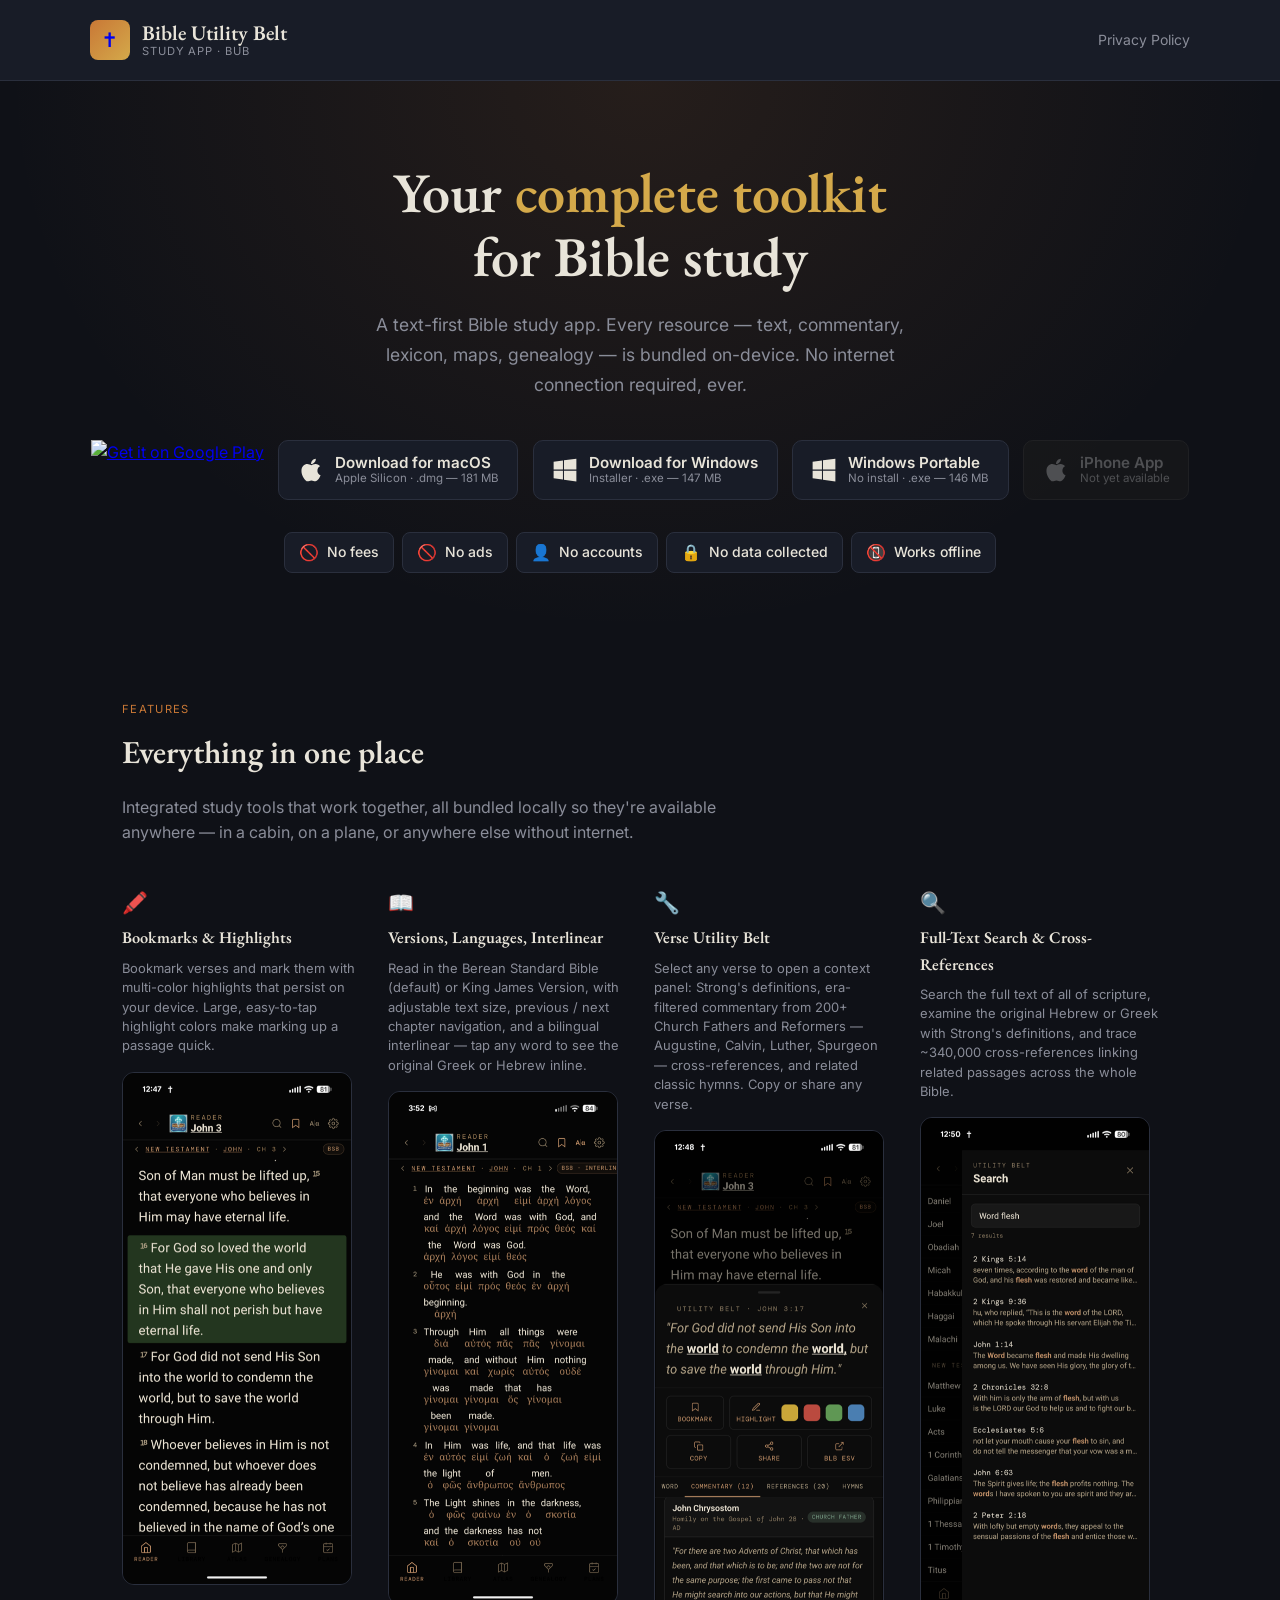
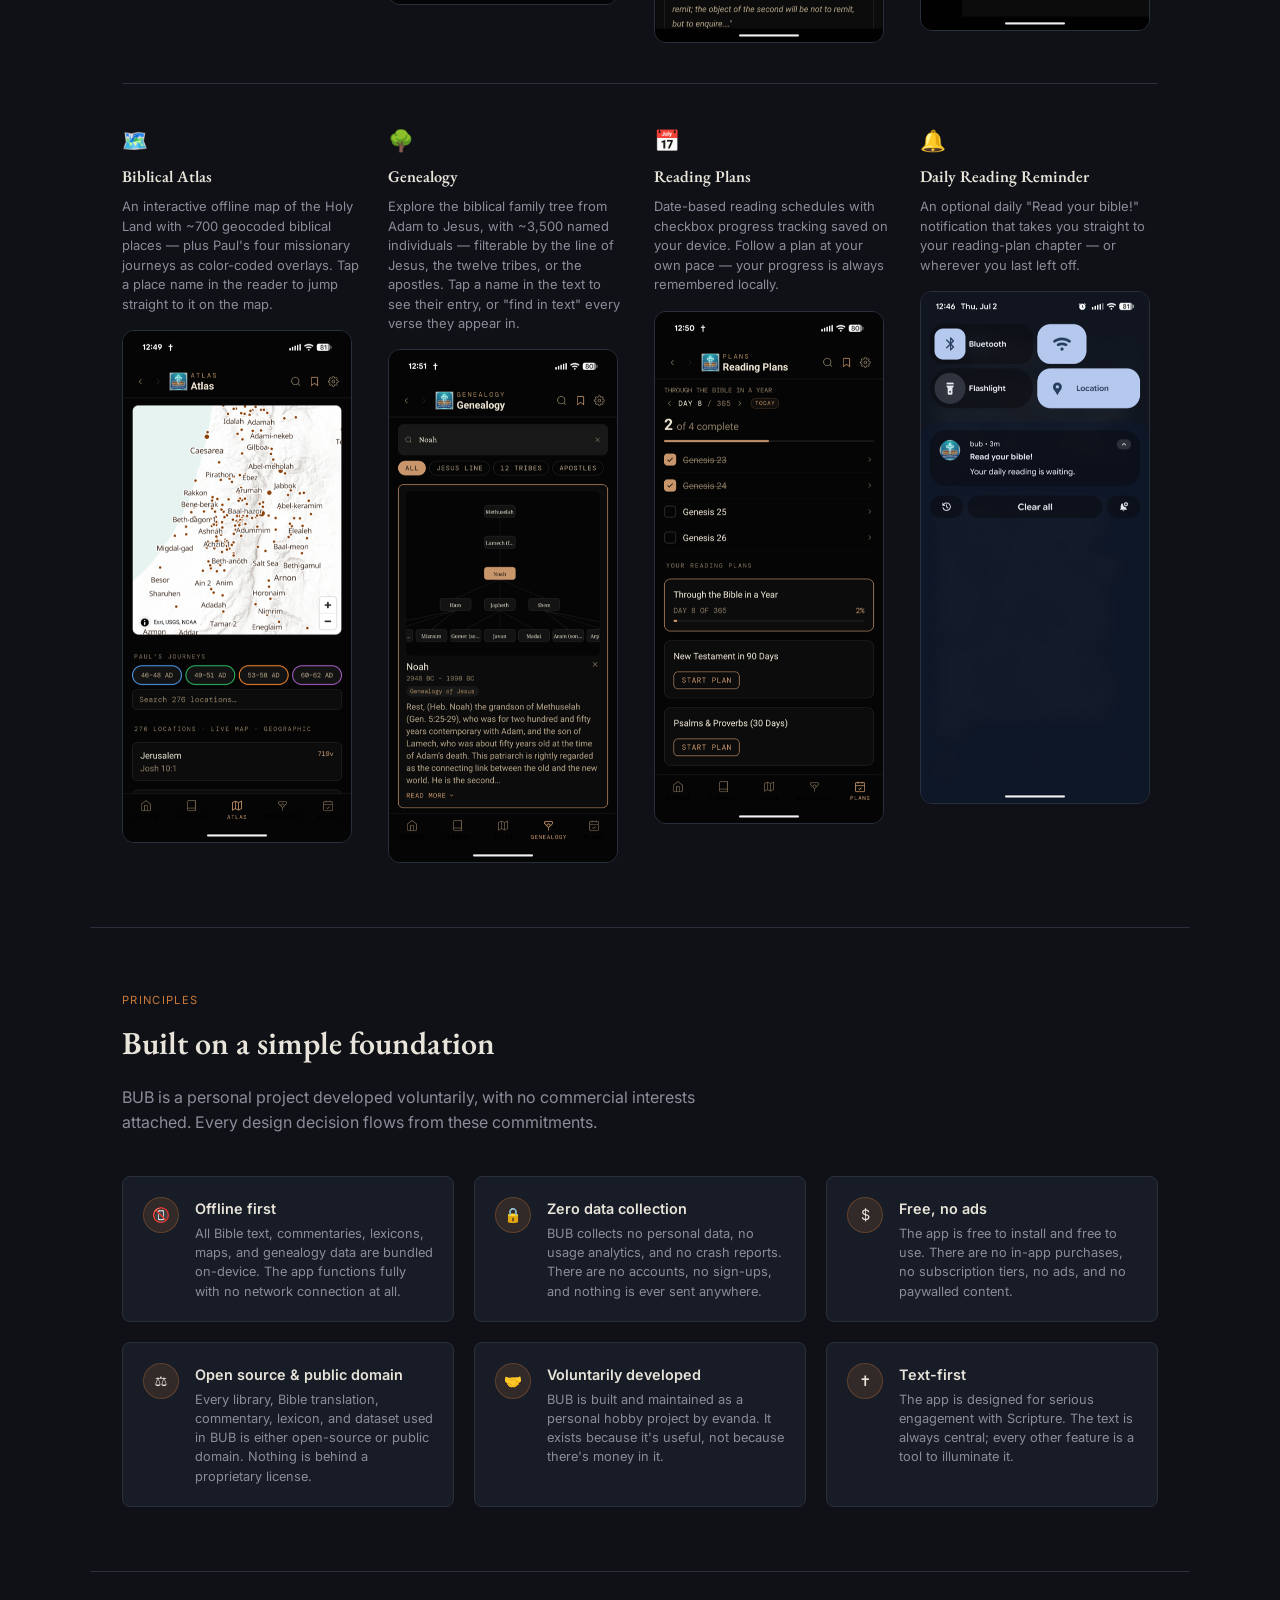
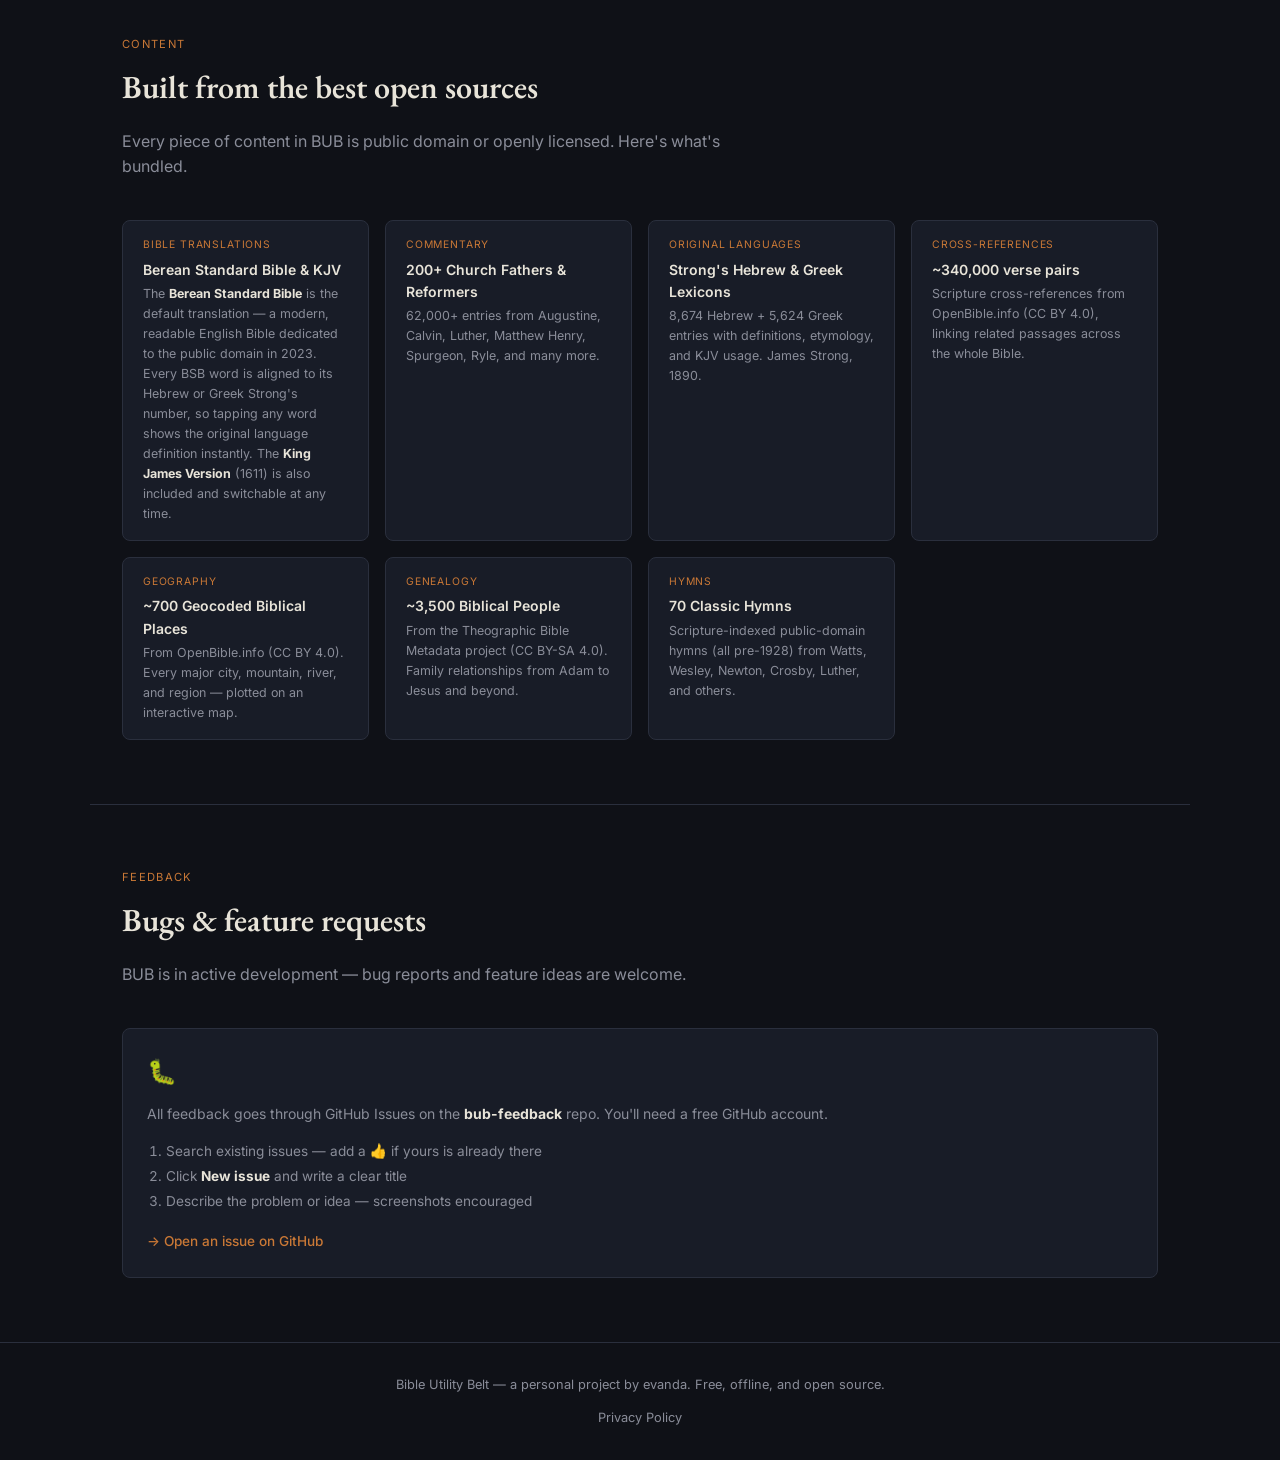
==== commit 2aa7f61f: "Merge origin/master; add Windows desktop download buttons Reconciles the local Windows-download work" ====
--- a/bub/index.html
+++ b/bub/index.html
@@ -38,7 +38,7 @@
       padding: 0 2rem;
     }
     .header-inner {
-      max-width: 900px;
+      max-width: 1100px;
       margin: 0 auto;
       display: flex;
       align-items: center;
@@ -108,13 +108,71 @@
       font-size: 1.1rem;
       line-height: 1.7;
     }
+    .store-row {
+      display: flex;
+      flex-wrap: wrap;
+      gap: 0.9rem;
+      justify-content: center;
+      align-items: center;
+      margin-bottom: 2rem;
+    }
     .store-btn {
       display: inline-block;
-      margin-bottom: 2rem;
       transition: opacity 0.15s;
     }
     .store-btn:hover { opacity: 0.85; }
     .store-btn img { display: block; height: 60px; width: auto; }
+    .mac-btn {
+      height: 60px;
+      display: inline-flex;
+      align-items: center;
+      gap: 0.7rem;
+      padding: 0 1.15rem;
+      background: var(--surface);
+      border: 1px solid var(--border);
+      border-radius: 10px;
+      text-decoration: none;
+      transition: border-color 0.15s, transform 0.15s;
+    }
+    .mac-btn:hover {
+      opacity: 1;
+      border-color: rgba(201,120,54,0.5);
+      transform: translateY(-2px);
+    }
+    .mac-btn-logo {
+      width: 26px;
+      height: 26px;
+      fill: var(--text);
+      flex-shrink: 0;
+    }
+    .mac-btn-text {
+      display: flex;
+      flex-direction: column;
+      line-height: 1.15;
+      text-align: left;
+    }
+    .mac-btn-line1 {
+      font-size: 0.95rem;
+      font-weight: 600;
+      color: var(--text);
+    }
+    .mac-btn-line2 {
+      font-size: 0.72rem;
+      color: var(--muted);
+    }
+    /* Disabled store badge (no iPhone app yet) — non-interactive, greyed out. */
+    .disabled-btn {
+      cursor: not-allowed;
+      opacity: 0.5;
+      filter: grayscale(1);
+    }
+    .disabled-btn .mac-btn-logo { fill: var(--muted); }
+    .disabled-btn .mac-btn-line1 { color: var(--muted); }
+    .disabled-btn:hover {
+      opacity: 0.5;
+      border-color: var(--border);
+      transform: none;
+    }
     .pill-row {
       display: flex;
       flex-wrap: wrap;
@@ -141,65 +199,10 @@
       line-height: 1;
     }
 
-    /* ── Desktop download ── */
-    .desktop-dl {
-      margin: 0 auto 2rem;
-      max-width: 640px;
-    }
-    .desktop-dl-label {
-      font-size: 0.7rem;
-      letter-spacing: 0.12em;
-      text-transform: uppercase;
-      color: var(--ember);
-      margin-bottom: 0.85rem;
-    }
-    .desktop-dl-btns {
-      display: flex;
-      flex-wrap: wrap;
-      gap: 0.75rem;
-      justify-content: center;
-    }
-    .dl-btn {
-      display: flex;
-      align-items: center;
-      gap: 0.7rem;
-      text-align: left;
-      background: var(--surface);
-      border: 1px solid var(--border);
-      border-radius: var(--radius);
-      padding: 0.7rem 1.1rem;
-      text-decoration: none;
-      transition: border-color 0.2s, background 0.2s;
-      min-width: 210px;
-    }
-    .dl-btn:hover {
-      border-color: rgba(201,120,54,0.5);
-      background: #1d222f;
-    }
-    .dl-btn-icon { font-size: 1.5rem; line-height: 1; flex-shrink: 0; }
-    .dl-btn-title {
-      display: block;
-      font-size: 0.9rem;
-      font-weight: 600;
-      color: var(--text);
-    }
-    .dl-btn-sub {
-      display: block;
-      font-size: 0.72rem;
-      color: var(--muted);
-      letter-spacing: 0.02em;
-    }
-    .desktop-dl-note {
-      font-size: 0.72rem;
-      color: var(--muted);
-      margin-top: 0.85rem;
-      line-height: 1.5;
-    }
-
     /* ── Section ── */
     section {
       padding: 4rem 2rem;
-      max-width: 900px;
+      max-width: 1100px;
       margin: 0 auto;
     }
     section + section {
@@ -225,78 +228,74 @@
       margin-bottom: 2.5rem;
     }
 
-    /* ── Feature grid ── */
-    .feature-grid {
+    /* ── Feature showcase (4-up: copy on top, screenshot below) ── */
+    .feature-showcase {
+      display: flex;
+      flex-direction: column;
+    }
+    .feature-row-pair {
       display: grid;
-      grid-template-columns: repeat(auto-fill, minmax(260px, 1fr));
-      gap: 1.25rem;
-    }
-    .feature-card {
-      background: var(--surface);
-      border: 1px solid var(--border);
-      border-radius: var(--radius);
-      padding: 1.5rem;
-      transition: border-color 0.2s;
-    }
-    .feature-card:hover { border-color: rgba(201,120,54,0.4); }
-    .feature-icon {
-      font-size: 1.5rem;
-      margin-bottom: 0.75rem;
+      grid-template-columns: repeat(4, 1fr);
+      gap: 1.75rem;
+      padding: 2.5rem 0;
+    }
+    .feature-row-pair + .feature-row-pair {
+      border-top: 1px solid var(--border);
+    }
+    .feature-showcase > .feature-row-pair:first-child {
+      padding-top: 0;
+    }
+    .feature-showcase > .feature-row-pair:last-child {
+      padding-bottom: 0;
+    }
+    .feature-cell {
+      display: flex;
+      flex-direction: column;
+      gap: 1rem;
+    }
+    .feature-cell .feature-icon {
+      font-size: 1.3rem;
+      margin-bottom: 0.4rem;
       display: block;
     }
-    .feature-card h3 {
-      font-size: 0.95rem;
+    .feature-cell .feature-text h3 {
+      font-family: 'EB Garamond', Georgia, serif;
+      font-size: 1.02rem;
       font-weight: 600;
       color: var(--text);
-      margin-bottom: 0.4rem;
-    }
-    .feature-card p {
-      font-size: 0.875rem;
-      color: var(--muted);
-      line-height: 1.55;
-    }
-
-    /* ── Screenshots ── */
-    .screenshots-outer {
-      border-top: 1px solid var(--border);
-      padding: 4rem 2rem 3rem;
-      max-width: 900px;
-      margin: 0 auto;
-    }
-    .screenshots-header {
-      margin-bottom: 2rem;
-    }
-    .screenshots-row {
-      display: grid;
-      gap: 1rem;
-      margin-bottom: 1rem;
-    }
-    .screenshots-row:last-child { margin-bottom: 0; }
-    .screenshots-row-2 { grid-template-columns: 1fr 1fr; }
-    .screenshots-row-3 { grid-template-columns: 1fr 1fr 1fr; }
-    .screenshot {
-      border-radius: var(--radius);
-      overflow: hidden;
-      border: 1px solid var(--border);
-      background: var(--surface);
-    }
-    .screenshot img {
+      margin-bottom: 0.45rem;
+    }
+    .feature-cell .feature-text p {
+      font-size: 0.81rem;
+      color: var(--muted);
+      line-height: 1.5;
+    }
+    .feature-cell .feature-shot {
+      width: 100%;
+      max-width: 230px;
+    }
+    .feature-cell .feature-shot img {
       display: block;
       width: 100%;
-      object-fit: cover;
-      object-position: top center;
-    }
-    .screenshots-row-2 .screenshot img { height: 260px; }
-    .screenshots-row-3 .screenshot img { height: 380px; }
-    .screenshot {
+      border-radius: 12px;
+      border: 1px solid var(--border);
       cursor: zoom-in;
-    }
-    .screenshot figcaption {
-      padding: 0.5rem 0.75rem;
-      font-size: 0.75rem;
-      color: var(--muted);
-      text-align: center;
-      letter-spacing: 0.04em;
+      transition: border-color 0.2s, transform 0.2s;
+    }
+    .feature-cell .feature-shot img:hover {
+      border-color: rgba(201,120,54,0.4);
+      transform: translateY(-3px);
+    }
+    @media (max-width: 860px) {
+      .feature-row-pair {
+        grid-template-columns: 1fr 1fr;
+      }
+    }
+    @media (max-width: 480px) {
+      .feature-row-pair {
+        grid-template-columns: 1fr;
+        gap: 2rem;
+      }
     }
 
     /* ── Lightbox ── */
@@ -388,11 +387,6 @@
     }
 
     /* ── Community ── */
-    .community-grid {
-      display: grid;
-      grid-template-columns: repeat(auto-fill, minmax(280px, 1fr));
-      gap: 1.25rem;
-    }
     .community-card {
       background: var(--surface);
       border: 1px solid var(--border);
@@ -403,12 +397,6 @@
       font-size: 1.5rem;
       margin-bottom: 0.75rem;
       display: block;
-    }
-    .community-card h3 {
-      font-size: 0.95rem;
-      font-weight: 600;
-      color: var(--text);
-      margin-bottom: 0.5rem;
     }
     .community-card p {
       font-size: 0.875rem;
@@ -446,7 +434,7 @@
       text-align: center;
     }
     .footer-inner {
-      max-width: 900px;
+      max-width: 1100px;
       margin: 0 auto;
       display: flex;
       flex-direction: column;
@@ -490,34 +478,49 @@
 <div class="hero">
   <h1>Your <span>complete toolkit</span><br />for Bible study</h1>
   <p>
-    A Reformed, text-first Bible study app. Every resource — text, commentary, lexicon,
+    A text-first Bible study app. Every resource — text, commentary, lexicon,
     maps, genealogy — is bundled on-device. No internet connection required, ever.
   </p>
-  <a class="store-btn" href="https://play.google.com/store/apps/details?id=org.remingtons.evanda.bub" target="_blank" rel="noopener">
-    <img src="https://play.google.com/intl/en_us/badges/static/images/badges/en_badge_web_generic.png" alt="Get it on Google Play" />
-  </a>
-  <div class="desktop-dl">
-    <div class="desktop-dl-label">Also on Windows desktop</div>
-    <div class="desktop-dl-btns">
-      <a class="dl-btn" href="https://github.com/evanda/bub-feedback/releases/download/desktop-v1.2.2/BUB-Setup-1.2.2-x64.exe">
-        <span class="dl-btn-icon">🪟</span>
-        <span class="dl-btn-text">
-          <span class="dl-btn-title">Windows Installer</span>
-          <span class="dl-btn-sub">.exe · 154&nbsp;MB · Start Menu shortcut</span>
-        </span>
-      </a>
-      <a class="dl-btn" href="https://github.com/evanda/bub-feedback/releases/download/desktop-v1.2.2/BUB-1.2.2-x64.exe">
-        <span class="dl-btn-icon">🪟</span>
-        <span class="dl-btn-text">
-          <span class="dl-btn-title">Windows Portable</span>
-          <span class="dl-btn-sub">.exe · 153&nbsp;MB · no install</span>
-        </span>
-      </a>
-    </div>
-    <div class="desktop-dl-note">
-      Unsigned build — if Windows SmartScreen appears on first launch, click
-      <strong style="color:var(--text)">More info → Run anyway</strong>.
-    </div>
+  <div class="store-row">
+    <a class="store-btn" href="https://play.google.com/store/apps/details?id=org.remingtons.evanda.bub" target="_blank" rel="noopener">
+      <img src="https://play.google.com/intl/en_us/badges/static/images/badges/en_badge_web_generic.png" alt="Get it on Google Play" />
+    </a>
+    <a class="store-btn mac-btn" href="https://github.com/evanda/bub-feedback/releases/download/desktop-v1.2.2/BUB-1.2.2-arm64.dmg">
+      <svg class="mac-btn-logo" viewBox="0 0 384 512" aria-hidden="true" focusable="false">
+        <path d="M318.7 268.7c-.2-36.7 16.4-64.4 50-84.8-18.8-26.9-47.2-41.7-84.7-44.6-35.5-2.8-74.3 20.7-88.5 20.7-15 0-49.4-19.7-76.4-19.7C63.3 141.2 4 184.8 4 273.5q0 39.3 14.4 81.2c12.8 36.7 59 126.7 107.2 125.2 25.2-.6 43-17.9 75.8-17.9 31.8 0 48.3 17.9 76.4 17.9 48.6-.7 90.4-82.5 102.6-119.3-65.2-30.7-61.7-90-61.7-91.9zm-56.6-164.2c27.3-32.4 24.8-61.9 24-72.5-24.1 1.4-52 16.4-67.9 34.9-17.5 19.8-27.8 44.3-25.6 71.9 26.1 2 49.9-11.4 69.5-34.3z"/>
+      </svg>
+      <span class="mac-btn-text">
+        <span class="mac-btn-line1">Download for macOS</span>
+        <span class="mac-btn-line2">Apple Silicon · .dmg — 181 MB</span>
+      </span>
+    </a>
+    <a class="store-btn mac-btn" href="https://github.com/evanda/bub-feedback/releases/download/desktop-v1.2.2/BUB-Setup-1.2.2-x64.exe">
+      <svg class="mac-btn-logo" viewBox="0 0 448 512" aria-hidden="true" focusable="false">
+        <path d="M0 93.7l183.6-25.3v177.4H0V93.7zm0 324.6l183.6 25.3V268.4H0v149.9zm203.8 28L448 480V268.4H203.8v177.9zm0-380.6v180.1H448V32L203.8 65.7z"/>
+      </svg>
+      <span class="mac-btn-text">
+        <span class="mac-btn-line1">Download for Windows</span>
+        <span class="mac-btn-line2">Installer · .exe — 147 MB</span>
+      </span>
+    </a>
+    <a class="store-btn mac-btn" href="https://github.com/evanda/bub-feedback/releases/download/desktop-v1.2.2/BUB-1.2.2-x64.exe">
+      <svg class="mac-btn-logo" viewBox="0 0 448 512" aria-hidden="true" focusable="false">
+        <path d="M0 93.7l183.6-25.3v177.4H0V93.7zm0 324.6l183.6 25.3V268.4H0v149.9zm203.8 28L448 480V268.4H203.8v177.9zm0-380.6v180.1H448V32L203.8 65.7z"/>
+      </svg>
+      <span class="mac-btn-text">
+        <span class="mac-btn-line1">Windows Portable</span>
+        <span class="mac-btn-line2">No install · .exe — 146 MB</span>
+      </span>
+    </a>
+    <span class="store-btn mac-btn disabled-btn" role="img" aria-label="iPhone app on the App Store — not yet available">
+      <svg class="mac-btn-logo" viewBox="0 0 384 512" aria-hidden="true" focusable="false">
+        <path d="M318.7 268.7c-.2-36.7 16.4-64.4 50-84.8-18.8-26.9-47.2-41.7-84.7-44.6-35.5-2.8-74.3 20.7-88.5 20.7-15 0-49.4-19.7-76.4-19.7C63.3 141.2 4 184.8 4 273.5q0 39.3 14.4 81.2c12.8 36.7 59 126.7 107.2 125.2 25.2-.6 43-17.9 75.8-17.9 31.8 0 48.3 17.9 76.4 17.9 48.6-.7 90.4-82.5 102.6-119.3-65.2-30.7-61.7-90-61.7-91.9zm-56.6-164.2c27.3-32.4 24.8-61.9 24-72.5-24.1 1.4-52 16.4-67.9 34.9-17.5 19.8-27.8 44.3-25.6 71.9 26.1 2 49.9-11.4 69.5-34.3z"/>
+      </svg>
+      <span class="mac-btn-text">
+        <span class="mac-btn-line1">iPhone App</span>
+        <span class="mac-btn-line2">Not yet available</span>
+      </span>
+    </span>
   </div>
   <div class="pill-row">
     <span class="pill"><span class="pill-icon">🚫</span>No fees</span>
@@ -532,97 +535,127 @@
   <div class="section-label">Features</div>
   <h2>Everything in one place</h2>
   <p class="section-intro">
-    Six integrated tools that work together, all bundled locally so they're
+    Integrated study tools that work together, all bundled locally so they're
     available anywhere — in a cabin, on a plane, or anywhere else without internet.
   </p>
 
-  <div class="feature-grid">
-    <div class="feature-card">
-      <span class="feature-icon">📖</span>
-      <h3>Bible Reader</h3>
-      <p>
-        Read in the Berean Standard Bible (default) or King James Version.
-        Tap any word to instantly see its original Hebrew or Greek definition
-        from Strong's lexicon.
-      </p>
-    </div>
-    <div class="feature-card">
-      <span class="feature-icon">🔧</span>
-      <h3>Utility Belt</h3>
-      <p>
-        Select any verse to open a context panel with era-filtered commentary
-        from 200+ Church Fathers and Reformers — Augustine, Calvin, Luther,
-        Spurgeon, and more — plus related classic hymns.
-      </p>
-    </div>
-    <div class="feature-card">
-      <span class="feature-icon">🔍</span>
-      <h3>Concordance, Languages &amp; Cross-References</h3>
-      <p>
-        Search the concordance for any word, examine the original Hebrew or
-        Greek with Strong's definitions, and trace ~340,000 cross-references
-        linking related passages across the whole Bible.
-      </p>
-    </div>
-    <div class="feature-card">
-      <span class="feature-icon">🗺️</span>
-      <h3>Biblical Atlas</h3>
-      <p>
-        An interactive offline map of the Holy Land with ~700 geocoded biblical
-        places. Tap a place name in the reader to jump straight to it on the map.
-      </p>
-    </div>
-    <div class="feature-card">
-      <span class="feature-icon">🌳</span>
-      <h3>Genealogy</h3>
-      <p>
-        Explore the biblical family tree from Adam to Jesus, with ~3,500 named
-        individuals. Tap any person in the text to view their entry, lineage,
-        and biographical notes.
-      </p>
-    </div>
-    <div class="feature-card">
-      <span class="feature-icon">📅</span>
-      <h3>Reading Plans</h3>
-      <p>
-        Date-based reading schedules with checkbox progress tracking saved on
-        your device. Follow a plan at your own pace — your progress is always
-        remembered locally.
-      </p>
+  <div class="feature-showcase">
+    <div class="feature-row-pair">
+      <div class="feature-cell">
+        <div class="feature-text">
+          <span class="feature-icon">🖍️</span>
+          <h3>Bookmarks &amp; Highlights</h3>
+          <p>
+            Bookmark verses and mark them with multi-color highlights that persist on
+            your device. Large, easy-to-tap highlight colors make marking up a passage quick.
+          </p>
+        </div>
+        <figure class="screenshot feature-shot" data-full="images/reader.png">
+          <img src="images/thumbs/reader.png" alt="Bible reader with a highlighted verse" loading="lazy" />
+        </figure>
+      </div>
+      <div class="feature-cell">
+        <div class="feature-text">
+          <span class="feature-icon">📖</span>
+          <h3>Versions, Languages, Interlinear</h3>
+          <p>
+            Read in the Berean Standard Bible (default) or King James Version, with
+            adjustable text size, previous / next chapter navigation, and a bilingual
+            interlinear — tap any word to see the original Greek or Hebrew inline.
+          </p>
+        </div>
+        <figure class="screenshot feature-shot" data-full="images/interlinear.png">
+          <img src="images/thumbs/interlinear.png" alt="Interlinear Greek text below each word in John 1" loading="lazy" />
+        </figure>
+      </div>
+      <div class="feature-cell">
+        <div class="feature-text">
+          <span class="feature-icon">🔧</span>
+          <h3>Verse Utility Belt</h3>
+          <p>
+            Select any verse to open a context panel: Strong's definitions, era-filtered
+            commentary from 200+ Church Fathers and Reformers — Augustine, Calvin, Luther,
+            Spurgeon — cross-references, and related classic hymns. Copy or share any verse.
+          </p>
+        </div>
+        <figure class="screenshot feature-shot" data-full="images/commentary.png">
+          <img src="images/thumbs/commentary.png" alt="Era-filtered commentary from John Chrysostom in the verse utility belt" loading="lazy" />
+        </figure>
+      </div>
+      <div class="feature-cell">
+        <div class="feature-text">
+          <span class="feature-icon">🔍</span>
+          <h3>Full-Text Search &amp; Cross-References</h3>
+          <p>
+            Search the full text of all of scripture, examine the original Hebrew or
+            Greek with Strong's definitions, and trace ~340,000 cross-references
+            linking related passages across the whole Bible.
+          </p>
+        </div>
+        <figure class="screenshot feature-shot" data-full="images/search.png">
+          <img src="images/thumbs/search.png" alt="Full-text search results across scripture" loading="lazy" />
+        </figure>
+      </div>
+    </div>
+    <div class="feature-row-pair">
+      <div class="feature-cell">
+        <div class="feature-text">
+          <span class="feature-icon">🗺️</span>
+          <h3>Biblical Atlas</h3>
+          <p>
+            An interactive offline map of the Holy Land with ~700 geocoded biblical
+            places — plus Paul's four missionary journeys as color-coded overlays. Tap a
+            place name in the reader to jump straight to it on the map.
+          </p>
+        </div>
+        <figure class="screenshot feature-shot" data-full="images/atlas.png">
+          <img src="images/thumbs/atlas.png" alt="Interactive Holy-Land atlas with biblical places" loading="lazy" />
+        </figure>
+      </div>
+      <div class="feature-cell">
+        <div class="feature-text">
+          <span class="feature-icon">🌳</span>
+          <h3>Genealogy</h3>
+          <p>
+            Explore the biblical family tree from Adam to Jesus, with ~3,500 named
+            individuals — filterable by the line of Jesus, the twelve tribes, or the
+            apostles. Tap a name in the text to see their entry, or "find in text" every
+            verse they appear in.
+          </p>
+        </div>
+        <figure class="screenshot feature-shot" data-full="images/genealogy.png">
+          <img src="images/thumbs/genealogy.png" alt="Biblical family tree centered on Noah" loading="lazy" />
+        </figure>
+      </div>
+      <div class="feature-cell">
+        <div class="feature-text">
+          <span class="feature-icon">📅</span>
+          <h3>Reading Plans</h3>
+          <p>
+            Date-based reading schedules with checkbox progress tracking saved on your
+            device. Follow a plan at your own pace — your progress is always remembered locally.
+          </p>
+        </div>
+        <figure class="screenshot feature-shot" data-full="images/plans.png">
+          <img src="images/thumbs/plans.png" alt="Reading plan with checkbox progress tracking" loading="lazy" />
+        </figure>
+      </div>
+      <div class="feature-cell">
+        <div class="feature-text">
+          <span class="feature-icon">🔔</span>
+          <h3>Daily Reading Reminder</h3>
+          <p>
+            An optional daily "Read your bible!" notification that takes you straight to
+            your reading-plan chapter — or wherever you last left off.
+          </p>
+        </div>
+        <figure class="screenshot feature-shot" data-full="images/reminder.png">
+          <img src="images/thumbs/reminder.png" alt="Daily 'Read your bible!' reminder notification" loading="lazy" />
+        </figure>
+      </div>
     </div>
   </div>
 </section>
-
-<div class="screenshots-outer">
-  <div class="screenshots-header">
-    <div class="section-label">Screenshots</div>
-    <h2>See it in action</h2>
-  </div>
-  <div class="screenshots-row screenshots-row-2">
-    <figure class="screenshot" data-full="images/reader.png">
-      <img src="images/thumbs/reader.png" alt="Bible Reader" />
-      <figcaption>Bible Reader</figcaption>
-    </figure>
-    <figure class="screenshot" data-full="images/concordance.png">
-      <img src="images/thumbs/concordance.png" alt="Concordance" />
-      <figcaption>Concordance</figcaption>
-    </figure>
-  </div>
-  <div class="screenshots-row screenshots-row-3">
-    <figure class="screenshot" data-full="images/atlas.png">
-      <img src="images/thumbs/atlas.png" alt="Biblical Atlas" />
-      <figcaption>Biblical Atlas</figcaption>
-    </figure>
-    <figure class="screenshot" data-full="images/genealogy.png">
-      <img src="images/thumbs/genealogy.png" alt="Genealogy" />
-      <figcaption>Genealogy</figcaption>
-    </figure>
-    <figure class="screenshot" data-full="images/reading plan.png">
-      <img src="images/thumbs/reading-plan.png" alt="Reading Plans" />
-      <figcaption>Reading Plans</figcaption>
-    </figure>
-  </div>
-</div>
 
 <section id="principles">
   <div class="section-label">Principles</div>
@@ -686,7 +719,7 @@
     <div class="principle">
       <div class="principle-icon">✝</div>
       <div>
-        <h3>Reformed, text-first</h3>
+        <h3>Text-first</h3>
         <p>
           The app is designed for serious engagement with Scripture. The text is always
           central; every other feature is a tool to illuminate it.
@@ -743,35 +776,21 @@
 </section>
 
 <section id="community">
-  <div class="section-label">Community</div>
-  <h2>Testing &amp; feedback</h2>
+  <div class="section-label">Feedback</div>
+  <h2>Bugs &amp; feature requests</h2>
   <p class="section-intro">
-    BUB is in active development. Testers and feedback are welcome.
+    BUB is in active development — bug reports and feature ideas are welcome.
   </p>
 
-  <div class="community-grid">
-    <div class="community-card">
-      <span class="card-icon">🧪</span>
-      <h3>Join the beta</h3>
-      <p>BUB is available as a Google Play beta. To install it you need to join the testers group first, then use the Play Store testing link.</p>
-      <ol>
-        <li>Join the <strong style="color:var(--text)">bub-testers</strong> Google Group</li>
-        <li>Then open the Play Store testing link to install</li>
-      </ol>
-      <a class="card-link" href="https://groups.google.com/g/bub-testers/members" target="_blank" rel="noopener">→ Join bub-testers group</a>
-      <a class="card-link" href="https://play.google.com/apps/testing/org.remingtons.evanda.bub" target="_blank" rel="noopener">→ Install via Play Store (testers)</a>
-    </div>
-    <div class="community-card">
-      <span class="card-icon">🐛</span>
-      <h3>Bugs &amp; feature requests</h3>
-      <p>All feedback goes through GitHub Issues on the <strong style="color:var(--text)">bub-feedback</strong> repo. You'll need a free GitHub account.</p>
-      <ol>
-        <li>Search existing issues — add a 👍 if yours is already there</li>
-        <li>Click <strong style="color:var(--text)">New issue</strong> and write a clear title</li>
-        <li>Describe the problem or idea — screenshots encouraged</li>
-      </ol>
-      <a class="card-link" href="https://github.com/evanda/bub-feedback/issues" target="_blank" rel="noopener">→ Open an issue on GitHub</a>
-    </div>
+  <div class="community-card">
+    <span class="card-icon">🐛</span>
+    <p>All feedback goes through GitHub Issues on the <strong style="color:var(--text)">bub-feedback</strong> repo. You'll need a free GitHub account.</p>
+    <ol>
+      <li>Search existing issues — add a 👍 if yours is already there</li>
+      <li>Click <strong style="color:var(--text)">New issue</strong> and write a clear title</li>
+      <li>Describe the problem or idea — screenshots encouraged</li>
+    </ol>
+    <a class="card-link" href="https://github.com/evanda/bub-feedback/issues" target="_blank" rel="noopener">→ Open an issue on GitHub</a>
   </div>
 </section>
 
@@ -798,8 +817,9 @@
 
   document.querySelectorAll('.screenshot[data-full]').forEach(fig => {
     fig.addEventListener('click', () => {
+      const img = fig.querySelector('img');
       lbImg.src = fig.dataset.full;
-      lbImg.alt = fig.querySelector('figcaption').textContent;
+      lbImg.alt = img ? img.alt : '';
       lb.classList.add('open');
     });
   });
